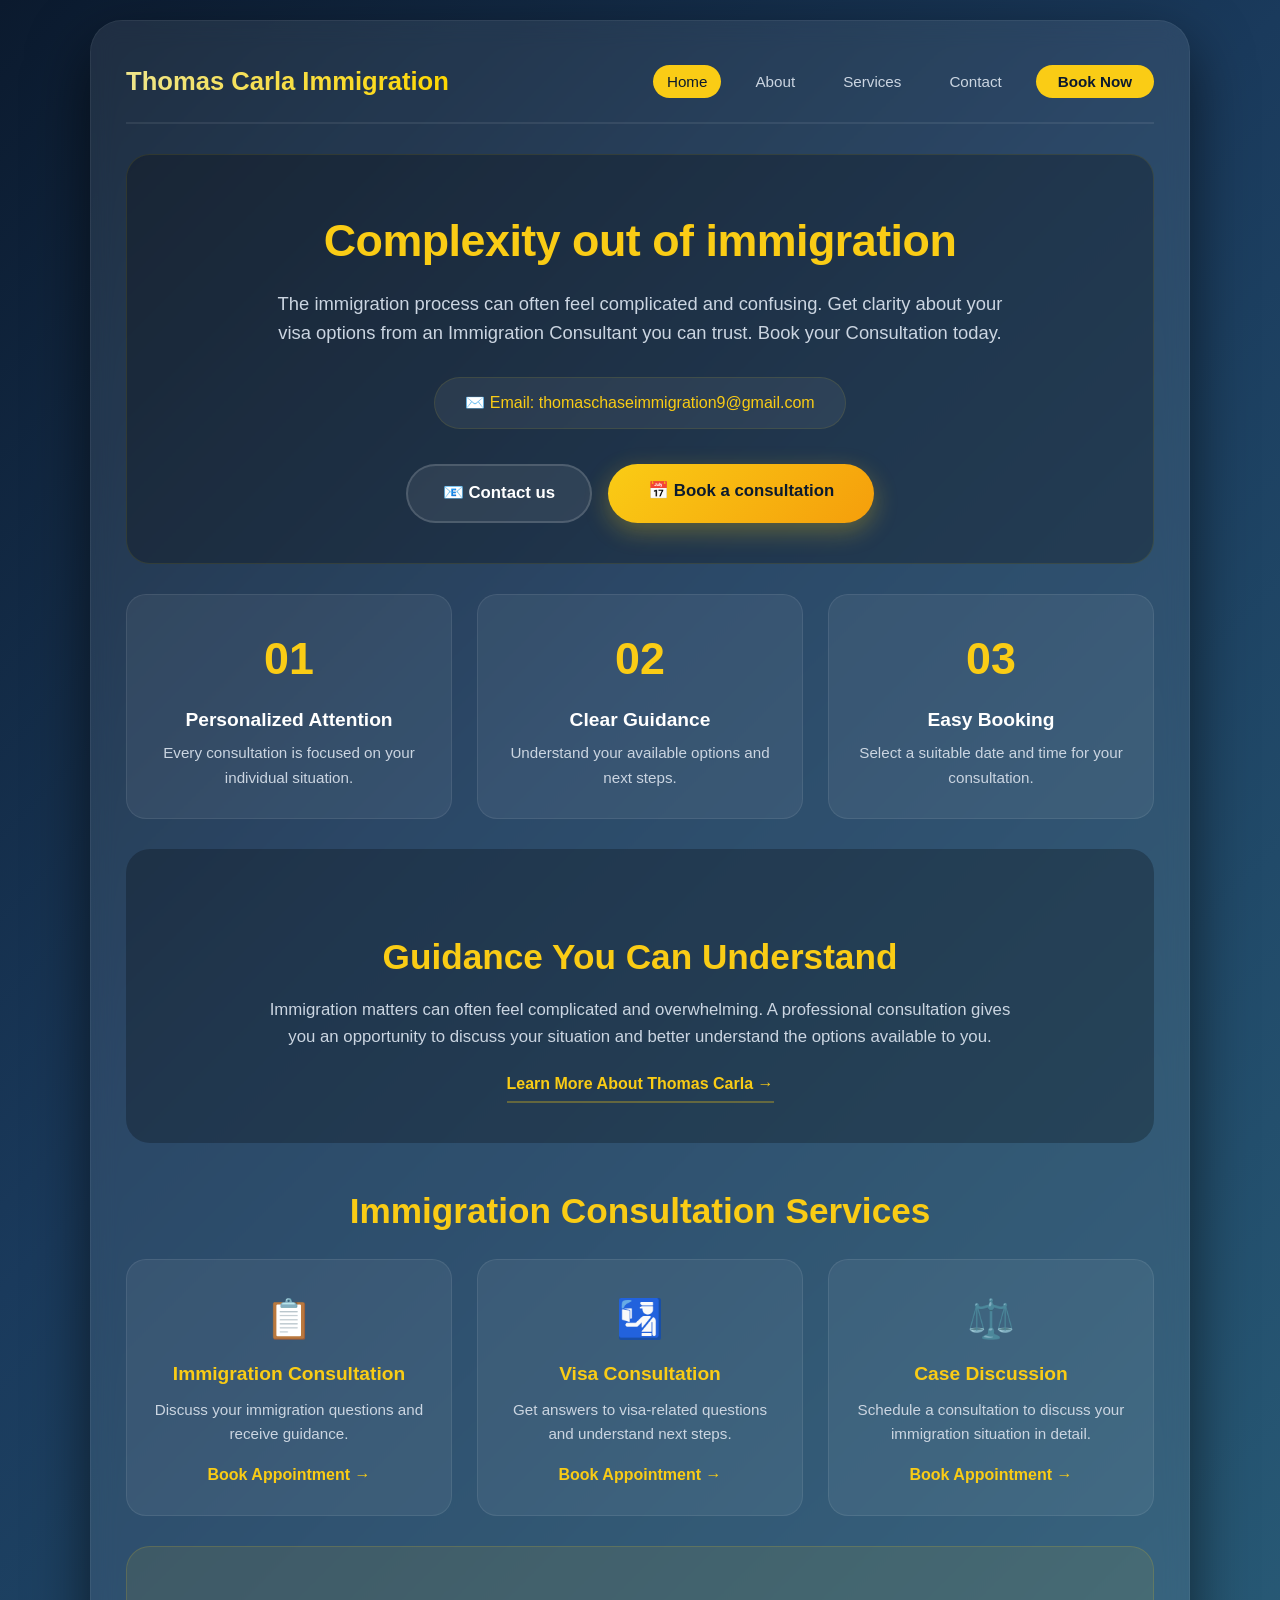
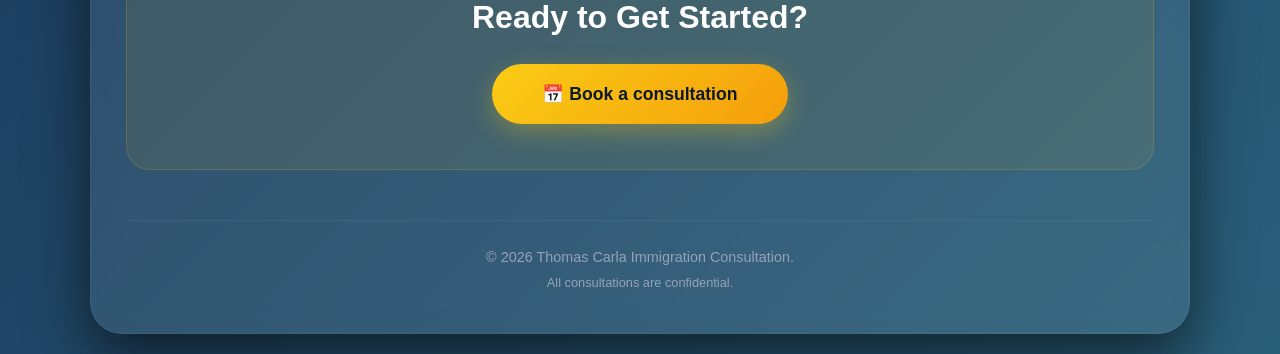
==== index.html @ ee07c725 "Update index.html" ====
<!DOCTYPE html>
<html lang="en">
<head>
    <meta charset="UTF-8" />
    <meta name="viewport" content="width=device-width, initial-scale=1.0" />
    <title>Thomas Carla Immigration - Home</title>
    <link rel="stylesheet" href="style.css" />
</head>
<body>

    <div class="container">

        <!-- ===== HEADER / NAV ===== -->
        <header>
            <div class="logo">
                <h1>Thomas Carla Immigration</h1>
            </div>
            <nav>
                <ul>
                    <li><a href="index.html" class="active">Home</a></li>
                    <li><a href="about.html">About</a></li>
                    <li><a href="services.html">Services</a></li>
                    <li><a href="contact.html">Contact</a></li>
                    <li><a href="booking.html" class="btn-nav">Book Now</a></li>
                </ul>
            </nav>
        </header>

        <!-- ===== HERO SECTION ===== -->
        <section class="hero">
            <h2>complexity out of immigration</h2>
            <p>The immigration process can often feel complicated and confusing. Get clarity about your visa options from an Immigration Consultant you can trust. Book your Consultation today.</p>
            
            <!-- Contact Info - Only Email -->
            <div class="hero-contact">
                <p>
                    <span>✉️ Email: thomaschaseimmigration9@gmail.com</span>
                </p>
            </div>

            <!-- Two CTAs -->
            <div class="hero-buttons">
                <a href="contact.html" class="btn-contact">📧 Contact us</a>
                <a href="booking.html" class="btn-book">📅 Book a consultation</a>
            </div>
        </section>

        <!-- ===== FEATURES ===== -->
        <section class="features">
            <div class="feature-card">
                <span class="icon">01</span>
                <h3>Personalized Attention</h3>
                <p>Every consultation is focused on your individual situation.</p>
            </div>
            <div class="feature-card">
                <span class="icon">02</span>
                <h3>Clear Guidance</h3>
                <p>Understand your available options and next steps.</p>
            </div>
            <div class="feature-card">
                <span class="icon">03</span>
                <h3>Easy Booking</h3>
                <p>Select a suitable date and time for your consultation.</p>
            </div>
        </section>

        <!-- ===== ABOUT PREVIEW ===== -->
        <section class="about-preview">
            <h2 class="section-title">Guidance You Can Understand</h2>
            <p>Immigration matters can often feel complicated and overwhelming. A professional consultation gives you an opportunity to discuss your situation and better understand the options available to you.</p>
            <a href="about.html" class="btn-secondary">Learn More About Thomas Carla →</a>
        </section>

        <!-- ===== SERVICES PREVIEW ===== -->
        <section class="services-preview">
            <h2 class="section-title">Immigration Consultation Services</h2>
            <div class="service-grid">
                <div class="service-card">
                    <span class="icon">📋</span>
                    <h3>Immigration Consultation</h3>
                    <p>Discuss your immigration questions and receive guidance.</p>
                    <a href="booking.html" class="btn-service">Book Appointment →</a>
                </div>
                <div class="service-card">
                    <span class="icon">🛂</span>
                    <h3>Visa Consultation</h3>
                    <p>Get answers to visa-related questions and understand next steps.</p>
                    <a href="booking.html" class="btn-service">Book Appointment →</a>
                </div>
                <div class="service-card">
                    <span class="icon">⚖️</span>
                    <h3>Case Discussion</h3>
                    <p>Schedule a consultation to discuss your immigration situation in detail.</p>
                    <a href="booking.html" class="btn-service">Book Appointment →</a>
                </div>
            </div>
        </section>

        <!-- ===== CTA SECTION ===== -->
        <section class="cta">
            <h2>Ready to Get Started?</h2>
            <a href="booking.html" class="btn-cta">📅 Book a consultation</a>
        </section>

        <!-- ===== FOOTER ===== -->
        <footer>
            <p>© 2026 Thomas Carla Immigration Consultation.</p>
            <p>All consultations are confidential.</p>
        </footer>

    </div>

    <script src="script.js"></script>
</body>
</html>
---- style.css ----
/* ===== RESET & BASE ===== */
* {
    margin: 0;
    padding: 0;
    box-sizing: border-box;
}

body {
    font-family: 'Segoe UI', Tahoma, Geneva, Verdana, sans-serif;
    background: linear-gradient(135deg, #0b1a2e 0%, #1a3a5c 40%, #2a5f7a 100%);
    min-height: 100vh;
    color: #fff;
    line-height: 1.6;
    padding: 20px;
}

.container {
    max-width: 1100px;
    margin: 0 auto;
    background: rgba(255, 255, 255, 0.08);
    backdrop-filter: blur(12px);
    -webkit-backdrop-filter: blur(12px);
    border-radius: 32px;
    padding: 40px 35px;
    box-shadow: 0 25px 60px rgba(0, 0, 0, 0.6);
    border: 1px solid rgba(255, 255, 255, 0.06);
}

/* ===== HEADER / NAV ===== */
header {
    display: flex;
    justify-content: space-between;
    align-items: center;
    flex-wrap: wrap;
    padding-bottom: 20px;
    border-bottom: 2px solid rgba(255, 255, 255, 0.08);
    margin-bottom: 30px;
}

.logo h1 {
    font-size: 1.6rem;
    font-weight: 700;
    background: linear-gradient(to right, #f0e68c, #ffd700);
    -webkit-background-clip: text;
    -webkit-text-fill-color: transparent;
    background-clip: text;
}

nav ul {
    display: flex;
    list-style: none;
    gap: 20px;
    flex-wrap: wrap;
    align-items: center;
}

nav ul li a {
    color: #cbd5e1;
    text-decoration: none;
    font-weight: 500;
    padding: 8px 14px;
    border-radius: 30px;
    transition: all 0.3s ease;
    font-size: 0.95rem;
}

nav ul li a:hover {
    color: #fff;
    background: rgba(255, 255, 255, 0.08);
}

nav ul li a.active {
    color: #0b1a2e;
    background: #facc15;
}

.btn-nav {
    background: #facc15;
    color: #0b1a2e !important;
    font-weight: 700;
    padding: 8px 22px !important;
}

.btn-nav:hover {
    background: #ffd700 !important;
    transform: scale(1.05);
}

.btn-nav.active {
    background: #ffd700 !important;
    color: #0b1a2e !important;
}

/* ===== HERO SECTION ===== */
.hero {
    text-align: center;
    padding: 50px 20px 40px;
    background: rgba(0, 0, 0, 0.25);
    border-radius: 24px;
    border: 1px solid rgba(255, 215, 0, 0.1);
    margin-bottom: 30px;
}

.hero h2 {
    font-size: 2.8rem;
    font-weight: 700;
    color: #facc15;
    margin-bottom: 12px;
    letter-spacing: -0.5px;
    text-transform: lowercase;
}

.hero h2::first-letter {
    text-transform: uppercase;
}

.hero p {
    font-size: 1.15rem;
    color: #cbd5e1;
    max-width: 750px;
    margin: 0 auto 20px;
}

/* Hero Contact - Only Email */
.hero-contact {
    background: rgba(255, 255, 255, 0.06);
    border-radius: 60px;
    padding: 12px 30px;
    display: inline-block;
    margin: 10px auto 25px;
    border: 1px solid rgba(255, 215, 0, 0.1);
}

.hero-contact p {
    display: flex;
    flex-wrap: wrap;
    justify-content: center;
    gap: 10px 20px;
    margin: 0;
    font-size: 1rem;
    color: #e2e8f0;
}

.hero-contact span {
    color: #facc15;
}

/* Hero Buttons */
.hero-buttons {
    display: flex;
    flex-wrap: wrap;
    justify-content: center;
    gap: 16px;
    margin-top: 10px;
}

.btn-contact {
    display: inline-block;
    background: rgba(255, 255, 255, 0.08);
    color: #fff;
    font-weight: 600;
    padding: 14px 35px;
    border-radius: 60px;
    text-decoration: none;
    font-size: 1.05rem;
    transition: all 0.3s ease;
    border: 2px solid rgba(255, 255, 255, 0.15);
}

.btn-contact:hover {
    background: rgba(255, 255, 255, 0.18);
    border-color: rgba(255, 255, 255, 0.3);
    transform: translateY(-2px);
}

.btn-book {
    display: inline-block;
    background: linear-gradient(135deg, #facc15, #f59e0b);
    color: #0b1a2e;
    font-weight: 700;
    padding: 14px 40px;
    border-radius: 60px;
    text-decoration: none;
    font-size: 1.05rem;
    transition: all 0.3s ease;
    box-shadow: 0 8px 25px rgba(250, 204, 21, 0.3);
}

.btn-book:hover {
    transform: scale(1.04);
    box-shadow: 0 12px 35px rgba(250, 204, 21, 0.5);
}

/* ===== SECTION TITLES ===== */
.section-title {
    font-size: 2.2rem;
    font-weight: 600;
    text-align: center;
    color: #facc15;
    margin: 40px 0 12px;
}

.section-sub {
    text-align: center;
    color: #94a3b8;
    margin-bottom: 30px;
    font-size: 1.05rem;
}

/* ===== FEATURES ===== */
.features {
    display: grid;
    grid-template-columns: repeat(auto-fit, minmax(220px, 1fr));
    gap: 25px;
    margin: 30px 0;
}

.feature-card {
    background: rgba(255, 255, 255, 0.06);
    border-radius: 20px;
    padding: 28px 20px;
    text-align: center;
    border: 1px solid rgba(255, 255, 255, 0.08);
    transition: all 0.3s ease;
}

.feature-card:hover {
    transform: translateY(-5px);
    background: rgba(255, 255, 255, 0.12);
    border-color: rgba(250, 204, 21, 0.3);
}

.feature-card .icon {
    font-size: 2.8rem;
    font-weight: 700;
    color: #facc15;
    display: block;
    margin-bottom: 10px;
}

.feature-card h3 {
    color: #fff;
    font-size: 1.2rem;
    margin-bottom: 6px;
}

.feature-card p {
    color: #cbd5e1;
    font-size: 0.95rem;
}

/* ===== ABOUT PREVIEW ===== */
.about-preview {
    text-align: center;
    background: rgba(0, 0, 0, 0.25);
    border-radius: 24px;
    padding: 40px 30px;
    margin: 30px 0;
}

.about-preview p {
    max-width: 750px;
    margin: 0 auto 20px;
    color: #cbd5e1;
    font-size: 1.05rem;
}

.btn-secondary {
    display: inline-block;
    color: #facc15;
    font-weight: 600;
    text-decoration: none;
    border-bottom: 2px solid rgba(250, 204, 21, 0.3);
    padding-bottom: 4px;
    transition: all 0.3s ease;
}

.btn-secondary:hover {
    color: #fff;
    border-bottom-color: #fff;
}

/* ===== SERVICES GRID ===== */
.service-grid {
    display: grid;
    grid-template-columns: repeat(auto-fit, minmax(250px, 1fr));
    gap: 25px;
    margin: 20px 0 30px;
}

.service-card {
    background: rgba(255, 255, 255, 0.06);
    border-radius: 20px;
    padding: 28px 22px;
    text-align: center;
    border: 1px solid rgba(255, 255, 255, 0.08);
    transition: all 0.3s ease;
}

.service-card:hover {
    transform: translateY(-6px);
    background: rgba(255, 255, 255, 0.12);
    border-color: rgba(250, 204, 21, 0.4);
    box-shadow: 0 12px 30px rgba(0, 0, 0, 0.3);
}

.service-card .icon {
    font-size: 2.4rem;
    display: block;
    margin-bottom: 10px;
}

.service-card h3 {
    color: #facc15;
    font-size: 1.2rem;
    margin-bottom: 8px;
}

.service-card p {
    color: #cbd5e1;
    font-size: 0.95rem;
    margin-bottom: 15px;
}

.btn-service {
    display: inline-block;
    color: #facc15;
    font-weight: 600;
    text-decoration: none;
    transition: all 0.3s ease;
}

.btn-service:hover {
    color: #fff;
    transform: translateX(4px);
}

/* ===== CTA ===== */
.cta {
    text-align: center;
    background: rgba(250, 204, 21, 0.08);
    border-radius: 24px;
    padding: 45px 30px;
    margin: 30px 0 20px;
    border: 1px solid rgba(250, 204, 21, 0.15);
}

.cta h2 {
    font-size: 2rem;
    color: #fff;
    margin-bottom: 20px;
}

.btn-cta {
    display: inline-block;
    background: linear-gradient(135deg, #facc15, #f59e0b);
    color: #0b1a2e;
    font-weight: 700;
    padding: 16px 50px;
    border-radius: 60px;
    text-decoration: none;
    font-size: 1.1rem;
    transition: all 0.3s ease;
    box-shadow: 0 8px 25px rgba(250, 204, 21, 0.3);
}

.btn-cta:hover {
    transform: scale(1.04);
    box-shadow: 0 12px 35px rgba(250, 204, 21, 0.5);
}

/* ===== ABOUT PAGE ===== */
.about-content {
    max-width: 800px;
    margin: 0 auto;
    text-align: center;
}

.about-content p {
    color: #cbd5e1;
    font-size: 1.05rem;
    margin-bottom: 16px;
}

.about-highlights {
    display: grid;
    grid-template-columns: 1fr 1fr;
    gap: 12px;
    margin: 25px 0;
    text-align: left;
}

.highlight-item {
    display: flex;
    align-items: center;
    gap: 12px;
    background: rgba(255, 255, 255, 0.06);
    padding: 12px 18px;
    border-radius: 12px;
}

.highlight-item span {
    color: #facc15;
    font-size: 1.4rem;
    font-weight: 700;
}

.highlight-item p {
    margin: 0;
    color: #e2e8f0;
}

/* ===== CONTACT PAGE ===== */
.contact-grid {
    display: grid;
    grid-template-columns: 1fr 1fr;
    gap: 40px;
    margin: 20px 0;
}

.contact-info {
    display: flex;
    flex-direction: column;
    gap: 16px;
}

.contact-item {
    display: flex;
    align-items: center;
    gap: 16px;
    background: rgba(255, 255, 255, 0.06);
    padding: 18px 22px;
    border-radius: 16px;
    border: 1px solid rgba(255, 255, 255, 0.06);
}

.contact-item span {
    font-size: 2rem;
}

.contact-item strong {
    color: #facc15;
    display: block;
    font-size: 0.9rem;
    text-transform: uppercase;
    letter-spacing: 0.5px;
}

.contact-item p {
    color: #e2e8f0;
    margin: 0;
}

.contact-form {
    background: rgba(0, 0, 0, 0.3);
    border-radius: 20px;
    padding: 30px 28px;
    border: 1px solid rgba(255, 215, 0, 0.1);
}

.contact-form h3 {
    color: #facc15;
    font-size: 1.3rem;
    margin-bottom: 20px;
    text-align: center;
}

/* ===== BOOKING FORM ===== */
.booking-section {
    margin: 20px 0;
}

.form-wrapper {
    background: rgba(0, 0, 0, 0.35);
    border-radius: 28px;
    padding: 40px 35px;
    border: 1px solid rgba(255, 215, 0, 0.12);
    backdrop-filter: blur(6px);
    max-width: 850px;
    margin: 0 auto 25px;
}

/* ===== CONSULTATION FEE SECTION ===== */
.consultation-fee {
    background: rgba(0, 0, 0, 0.35);
    border-radius: 20px;
    padding: 30px 35px;
    margin: 20px auto 30px;
    max-width: 850px;
    border-left: 4px solid #facc15;
}

.consultation-fee h3 {
    color: #facc15;
    font-size: 1.5rem;
    margin-bottom: 12px;
}

.consultation-fee p {
    color: #cbd5e1;
    margin-bottom: 10px;
}

.consultation-fee ul {
    list-style: none;
    padding: 0;
    margin-top: 15px;
}

.consultation-fee ul li {
    color: #cbd5e1;
    padding: 6px 0;
    border-bottom: 1px solid rgba(255, 255, 255, 0.05);
}

.consultation-fee ul li:last-child {
    border-bottom: none;
}

.consultation-fee ul li::before {
    content: "✅ ";
}

/* ===== CALENDAR STYLES ===== */
#calendar {
    background: rgba(255, 255, 255, 0.05);
    border-radius: 16px;
    padding: 15px;
    border: 1px solid rgba(255, 255, 255, 0.08);
    color: #fff;
}

/* FullCalendar overrides */
.fc {
    color: #e2e8f0;
}

.fc .fc-toolbar-title {
    color: #facc15;
    font-size: 1.3rem !important;
}

.fc .fc-button-primary {
    background: rgba(250, 204, 21, 0.15);
    border: 1px solid rgba(250, 204, 21, 0.3);
    color: #facc15;
}

.fc .fc-button-primary:hover {
    background: rgba(250, 204, 21, 0.25);
}

.fc .fc-button-primary:not(:disabled):active,
.fc .fc-button-primary:not(:disabled).fc-button-active {
    background: #facc15;
    color: #0b1a2e;
    border-color: #facc15;
}

.fc .fc-daygrid-day {
    background: rgba(255, 255, 255, 0.03);
}

.fc .fc-daygrid-day.fc-day-today {
    background: rgba(250, 204, 21, 0.08);
}

.fc .fc-daygrid-day-number {
    color: #cbd5e1;
}

.fc .fc-col-header-cell {
    background: rgba(255, 255, 255, 0.05);
    color: #facc15;
    padding: 8px 0;
}

.fc .fc-timegrid-slot-label {
    color: #94a3b8;
}

.fc .fc-timegrid-slot {
    background: rgba(255, 255, 255, 0.02);
}

.fc .fc-timegrid-slot.fc-timegrid-slot-lane:hover {
    background: rgba(250, 204, 21, 0.05);
}

.fc .fc-highlight {
    background: rgba(250, 204, 21, 0.2);
}

.fc .fc-daygrid-day-frame:hover {
    background: rgba(250, 204, 21, 0.05);
    cursor: pointer;
}

/* ===== FORM ELEMENTS ===== */
.form-group {
    margin-bottom: 20px;
}

.form-group label {
    display: block;
    font-weight: 500;
    margin-bottom: 5px;
    color: #e2e8f0;
    font-size: 0.95rem;
}

.form-group label .required {
    color: #ef4444;
    margin-left: 2px;
}

.form-group input,
.form-group select,
.form-group textarea {
    width: 100%;
    padding: 14px 18px;
    border-radius: 14px;
    border: 1px solid rgba(255, 255, 255, 0.15);
    background: rgba(255, 255, 255, 0.07);
    color: #fff;
    font-size: 1rem;
    transition: border 0.3s, background 0.3s;
    outline: none;
    font-family: inherit;
}

.form-group input::placeholder,
.form-group textarea::placeholder {
    color: #94a3b8;
}

.form-group input:focus,
.form-group select:focus,
.form-group textarea:focus {
    border-color: #facc15;
    background: rgba(255, 255, 255, 0.12);
}

.form-group select option {
    background: #1a2a3a;
    color: #fff;
}

.form-row {
    display: grid;
    grid-template-columns: 1fr 1fr;
    gap: 20px;
}

.form-group textarea {
    min-height: 100px;
    resize: vertical;
}

.btn-submit {
    width: 100%;
    padding: 16px;
    background: linear-gradient(135deg, #facc15, #f59e0b);
    border: none;
    border-radius: 60px;
    font-size: 1.2rem;
    font-weight: 700;
    color: #0b1a2e;
    cursor: pointer;
    transition: all 0.3s ease;
    letter-spacing: 0.5px;
    box-shadow: 0 8px 25px rgba(250, 204, 21, 0.25);
    margin-top: 10px;
}

.btn-submit:hover {
    transform: scale(1.02);
    box-shadow: 0 12px 35px rgba(250, 204, 21, 0.4);
    background: linear-gradient(135deg, #ffd700, #f59e0b);
}

.btn-submit:active {
    transform: scale(0.98);
}

/* ===== SUCCESS MESSAGE ===== */
#successMsg {
    display: none;
    text-align: center;
    background: rgba(34, 197, 94, 0.15);
    border: 1px solid #22c55e;
    border-radius: 16px;
    padding: 30px 20px;
    margin-top: 25px;
    color: #86efac;
}

#successMsg strong {
    color: #facc15;
    display: block;
    font-size: 1.4rem;
    margin-bottom: 6px;
}

/* ===== FOOTER ===== */
footer {
    text-align: center;
    margin-top: 50px;
    padding-top: 25px;
    border-top: 1px solid rgba(255, 255, 255, 0.06);
    color: #94a3b8;
    font-size: 0.9rem;
}

footer p:last-child {
    margin-top: 4px;
    font-size: 0.8rem;
}

/* ===== RESPONSIVE ===== */
@media (max-width: 768px) {
    .container {
        padding: 20px 16px;
    }

    header {
        flex-direction: column;
        gap: 15px;
        text-align: center;
    }

    nav ul {
        justify-content: center;
        gap: 10px;
    }

    nav ul li a {
        font-size: 0.85rem;
        padding: 6px 12px;
    }

    .hero h2 {
        font-size: 2rem;
    }

    .hero-contact {
        border-radius: 30px;
        padding: 12px 18px;
    }

    .hero-contact p {
        flex-direction: column;
        gap: 6px;
        font-size: 0.85rem;
    }

    .hero-buttons {
        flex-direction: column;
        align-items: center;
    }

    .btn-contact,
    .btn-book {
        width: 100%;
        max-width: 280px;
        text-align: center;
    }

    .section-title {
        font-size: 1.6rem;
    }

    .form-row {
        grid-template-columns: 1fr;
    }

    .form-wrapper {
        padding: 25px 18px;
    }

    .features,
    .service-grid {
        grid-template-columns: 1fr;
    }

    .contact-grid {
        grid-template-columns: 1fr;
    }

    .about-highlights {
        grid-template-columns: 1fr;
    }

    .cta h2 {
        font-size: 1.5rem;
    }

    .consultation-fee {
        padding: 20px 18px;
    }
}

@media (max-width: 480px) {
    .hero h2 {
        font-size: 1.5rem;
    }

    .logo h1 {
        font-size: 1.3rem;
    }

    .btn-submit {
        font-size: 1rem;
        padding: 14px;
    }

    .contact-item {
        flex-direction: column;
        text-align: center;
    }
}
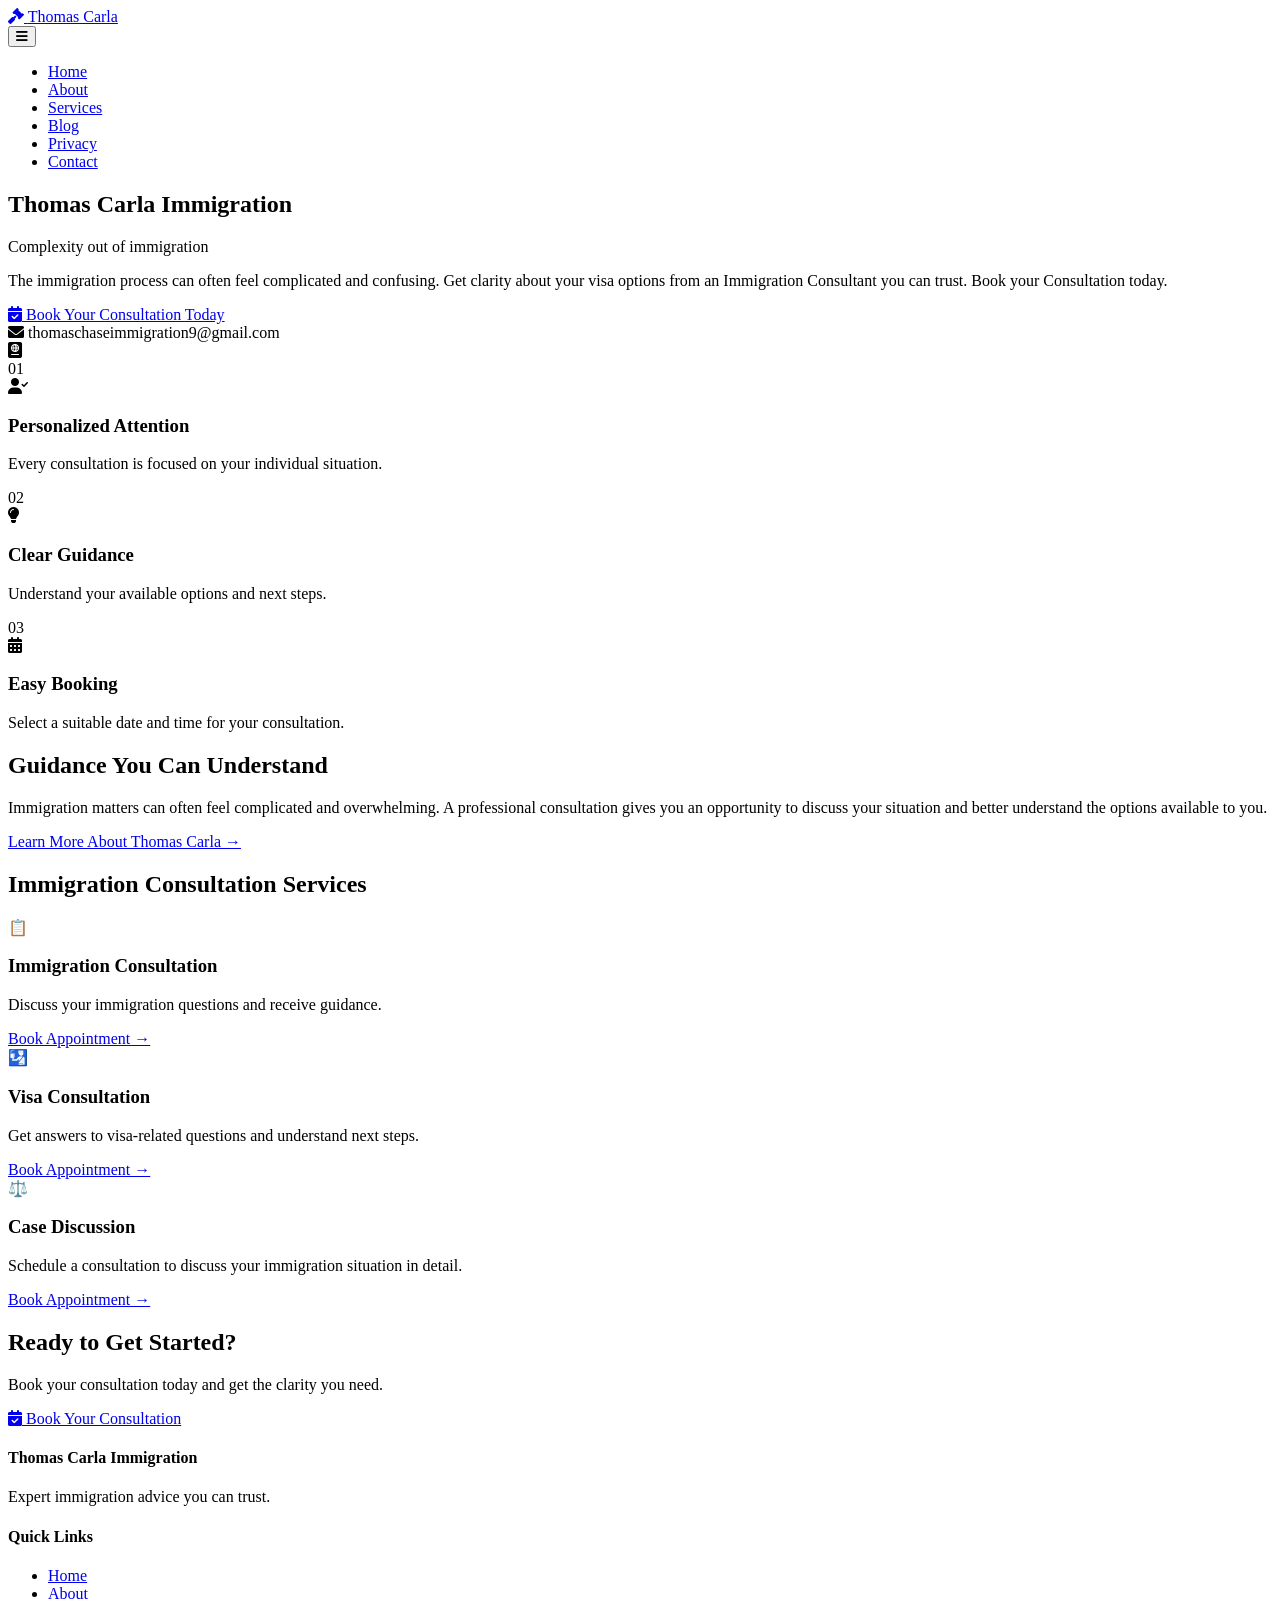
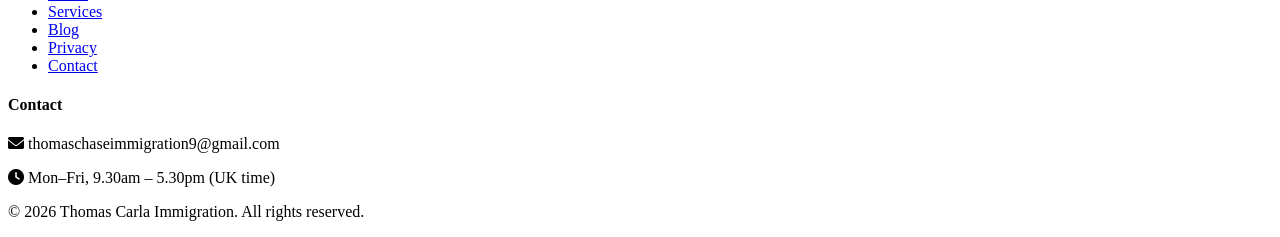
==== commit bd21c62f: "Update index.html" ====
--- a/index.html
+++ b/index.html
@@ -3,113 +3,216 @@
 <head>
     <meta charset="UTF-8" />
     <meta name="viewport" content="width=device-width, initial-scale=1.0" />
-    <title>Thomas Carla Immigration - Home</title>
-    <link rel="stylesheet" href="style.css" />
+    
+    <!-- ===== SEO & META ===== -->
+    <title>Thomas Carla Immigration - Expert Immigration Advice</title>
+    <meta name="description" content="Expert immigration advice from Thomas Carla Immigration. Book your consultation today for personalized guidance on visas and immigration." />
+    <meta name="robots" content="index, follow" />
+    <link rel="canonical" href="https://hamzatabduullahi-star.github.io/thomas-carla-immigration/" />
+    
+    <!-- ===== FAVICON ===== -->
+    <link rel="icon" type="image/x-icon" href="assets/icons/favicon.ico" />
+    
+    <!-- ===== FONTS & ICONS ===== -->
+    <link rel="preconnect" href="https://fonts.googleapis.com" />
+    <link rel="preconnect" href="https://fonts.gstatic.com" crossorigin />
+    <link href="https://fonts.googleapis.com/css2?family=Inter:opsz,wght@14..32,400;14..32,500;14..32,600;14..32,700&display=swap" rel="stylesheet" />
+    <link rel="stylesheet" href="https://cdnjs.cloudflare.com/ajax/libs/font-awesome/6.0.0-beta3/css/all.min.css" />
+    
+    <!-- ===== STYLESHEET ===== -->
+    <link rel="stylesheet" href="css/style.css" />
 </head>
 <body>
 
-    <div class="container">
-
-        <!-- ===== HEADER / NAV ===== -->
-        <header>
-            <div class="logo">
+    <!-- ============================================================ -->
+    <!-- NAVIGATION                                                   -->
+    <!-- ============================================================ -->
+    <nav class="navbar" role="navigation" aria-label="Main navigation">
+        <div class="nav-container">
+            <div class="nav-brand">
+                <a href="index.html">
+                    <i class="fas fa-gavel" aria-hidden="true"></i>
+                    <span>Thomas Carla</span>
+                </a>
+            </div>
+            
+            <button class="nav-toggle" aria-label="Toggle navigation menu">
+                <i class="fas fa-bars" aria-hidden="true"></i>
+            </button>
+            
+            <ul class="nav-menu">
+                <li><a href="index.html" class="active">Home</a></li>
+                <li><a href="about.html">About</a></li>
+                <li><a href="services.html">Services</a></li>
+                <li><a href="blog.html">Blog</a></li>
+                <li><a href="privacy.html">Privacy</a></li>
+                <li><a href="contact.html" class="nav-cta">Contact</a></li>
+            </ul>
+        </div>
+    </nav>
+
+    <!-- ============================================================ -->
+    <!-- MAIN CONTENT                                                 -->
+    <!-- ============================================================ -->
+    <main class="main-content">
+
+        <!-- ===== HERO SECTION ===== -->
+        <section class="hero">
+            <div class="hero-content">
                 <h1>Thomas Carla Immigration</h1>
-            </div>
-            <nav>
+                <p class="hero-subtitle">Complexity out of immigration</p>
+                <p>The immigration process can often feel complicated and confusing. Get clarity about your visa options from an Immigration Consultant you can trust. Book your Consultation today.</p>
+                <div class="hero-buttons">
+                    <!-- ===== WORKING BOOKING BUTTON - OPTION 1: EMAIL ===== -->
+                    <a href="mailto:thomaschaseimmigration9@gmail.com?subject=Consultation%20Booking%20Request&body=Hello%2C%20I%20would%20like%20to%20book%20an%20immigration%20consultation.%20Please%20let%20me%20know%20your%20available%20slots.%0A%0AMy%20preferred%20dates%20and%20times%3A%0A%0AThank%20you." class="btn btn-primary">
+                        <i class="fas fa-calendar-check" aria-hidden="true"></i> 
+                        Book Your Consultation Today
+                    </a>
+                    <!-- ===== WORKING BOOKING BUTTON - OPTION 2: CALENDLY ===== -->
+                    <!-- 
+                    Uncomment the line below and replace 'yourname' with your Calendly username
+                    <a href="https://calendly.com/yourname/consultation" class="btn btn-primary" target="_blank" rel="noopener noreferrer">
+                        <i class="fas fa-calendar-check" aria-hidden="true"></i> 
+                        Book Your Consultation Today
+                    </a>
+                    -->
+                </div>
+                <div class="hero-email">
+                    <i class="fas fa-envelope" aria-hidden="true"></i>
+                    <span>thomaschaseimmigration9@gmail.com</span>
+                </div>
+            </div>
+            <div class="hero-image">
+                <i class="fas fa-passport" aria-hidden="true"></i>
+            </div>
+        </section>
+
+        <!-- ===== FEATURES / STEPS SECTION ===== -->
+        <section class="features">
+            <div class="features-grid">
+                <div class="feature-card">
+                    <div class="feature-number">01</div>
+                    <i class="fas fa-user-check" aria-hidden="true"></i>
+                    <h3>Personalized Attention</h3>
+                    <p>Every consultation is focused on your individual situation.</p>
+                </div>
+                <div class="feature-card">
+                    <div class="feature-number">02</div>
+                    <i class="fas fa-lightbulb" aria-hidden="true"></i>
+                    <h3>Clear Guidance</h3>
+                    <p>Understand your available options and next steps.</p>
+                </div>
+                <div class="feature-card">
+                    <div class="feature-number">03</div>
+                    <i class="fas fa-calendar-alt" aria-hidden="true"></i>
+                    <h3>Easy Booking</h3>
+                    <p>Select a suitable date and time for your consultation.</p>
+                </div>
+            </div>
+        </section>
+
+        <!-- ===== GUIDANCE SECTION ===== -->
+        <section class="guidance-section">
+            <div class="guidance-content">
+                <h2>Guidance You Can Understand</h2>
+                <p>Immigration matters can often feel complicated and overwhelming. A professional consultation gives you an opportunity to discuss your situation and better understand the options available to you.</p>
+                <a href="about.html" class="btn btn-secondary">Learn More About Thomas Carla →</a>
+            </div>
+        </section>
+
+        <!-- ===== SERVICES / BOOKING SECTION ===== -->
+        <section class="booking-services">
+            <h2>Immigration Consultation Services</h2>
+            <div class="services-grid">
+                
+                <!-- Service 1: Immigration Consultation -->
+                <div class="service-card">
+                    <div class="service-icon">📋</div>
+                    <h3>Immigration Consultation</h3>
+                    <p>Discuss your immigration questions and receive guidance.</p>
+                    <!-- ===== WORKING BOOKING BUTTON ===== -->
+                    <a href="mailto:thomaschaseimmigration9@gmail.com?subject=Immigration%20Consultation%20Booking&body=Hello%2C%20I%20would%20like%20to%20book%20an%20immigration%20consultation.%20Please%20let%20me%20know%20your%20available%20slots." class="btn btn-book">
+                        Book Appointment →
+                    </a>
+                </div>
+                
+                <!-- Service 2: Visa Consultation -->
+                <div class="service-card">
+                    <div class="service-icon">🛂</div>
+                    <h3>Visa Consultation</h3>
+                    <p>Get answers to visa-related questions and understand next steps.</p>
+                    <!-- ===== WORKING BOOKING BUTTON ===== -->
+                    <a href="mailto:thomaschaseimmigration9@gmail.com?subject=Visa%20Consultation%20Booking&body=Hello%2C%20I%20would%20like%20to%20book%20a%20visa%20consultation.%20Please%20let%20me%20know%20your%20available%20slots." class="btn btn-book">
+                        Book Appointment →
+                    </a>
+                </div>
+                
+                <!-- Service 3: Case Discussion -->
+                <div class="service-card">
+                    <div class="service-icon">⚖️</div>
+                    <h3>Case Discussion</h3>
+                    <p>Schedule a consultation to discuss your immigration situation in detail.</p>
+                    <!-- ===== WORKING BOOKING BUTTON ===== -->
+                    <a href="mailto:thomaschaseimmigration9@gmail.com?subject=Case%20Discussion%20Booking&body=Hello%2C%20I%20would%20like%20to%20book%20a%20case%20discussion%20consultation.%20Please%20let%20me%20know%20your%20available%20slots." class="btn btn-book">
+                        Book Appointment →
+                    </a>
+                </div>
+                
+            </div>
+        </section>
+
+        <!-- ===== CONSULTATION CTA ===== -->
+        <section class="consultation-cta">
+            <div class="cta-content">
+                <h2>Ready to Get Started?</h2>
+                <p>Book your consultation today and get the clarity you need.</p>
+                <!-- ===== WORKING BOOKING BUTTON ===== -->
+                <a href="mailto:thomaschaseimmigration9@gmail.com?subject=Consultation%20Booking%20Request&body=Hello%2C%20I%20would%20like%20to%20book%20an%20immigration%20consultation.%20Please%20let%20me%20know%20your%20available%20slots." class="btn btn-primary">
+                    <i class="fas fa-calendar-check" aria-hidden="true"></i> 
+                    Book Your Consultation
+                </a>
+            </div>
+        </section>
+
+    </main>
+
+    <!-- ============================================================ -->
+    <!-- FOOTER                                                       -->
+    <!-- ============================================================ -->
+    <footer class="footer">
+        <div class="footer-content">
+            <div class="footer-section">
+                <h4>Thomas Carla Immigration</h4>
+                <p>Expert immigration advice you can trust.</p>
+            </div>
+            <div class="footer-section">
+                <h4>Quick Links</h4>
                 <ul>
-                    <li><a href="index.html" class="active">Home</a></li>
+                    <li><a href="index.html">Home</a></li>
                     <li><a href="about.html">About</a></li>
                     <li><a href="services.html">Services</a></li>
+                    <li><a href="blog.html">Blog</a></li>
+                    <li><a href="privacy.html">Privacy</a></li>
                     <li><a href="contact.html">Contact</a></li>
-                    <li><a href="booking.html" class="btn-nav">Book Now</a></li>
                 </ul>
-            </nav>
-        </header>
-
-        <!-- ===== HERO SECTION ===== -->
-        <section class="hero">
-            <h2>complexity out of immigration</h2>
-            <p>The immigration process can often feel complicated and confusing. Get clarity about your visa options from an Immigration Consultant you can trust. Book your Consultation today.</p>
-            
-            <!-- Contact Info - Only Email -->
-            <div class="hero-contact">
-                <p>
-                    <span>✉️ Email: thomaschaseimmigration9@gmail.com</span>
+            </div>
+            <div class="footer-section">
+                <h4>Contact</h4>
+                <p><i class="fas fa-envelope" aria-hidden="true"></i> thomaschaseimmigration9@gmail.com</p>
+                <p style="margin-top: 0.5rem;">
+                    <i class="fas fa-clock" aria-hidden="true"></i> 
+                    Mon–Fri, 9.30am – 5.30pm (UK time)
                 </p>
             </div>
-
-            <!-- Two CTAs -->
-            <div class="hero-buttons">
-                <a href="contact.html" class="btn-contact">📧 Contact us</a>
-                <a href="booking.html" class="btn-book">📅 Book a consultation</a>
-            </div>
-        </section>
-
-        <!-- ===== FEATURES ===== -->
-        <section class="features">
-            <div class="feature-card">
-                <span class="icon">01</span>
-                <h3>Personalized Attention</h3>
-                <p>Every consultation is focused on your individual situation.</p>
-            </div>
-            <div class="feature-card">
-                <span class="icon">02</span>
-                <h3>Clear Guidance</h3>
-                <p>Understand your available options and next steps.</p>
-            </div>
-            <div class="feature-card">
-                <span class="icon">03</span>
-                <h3>Easy Booking</h3>
-                <p>Select a suitable date and time for your consultation.</p>
-            </div>
-        </section>
-
-        <!-- ===== ABOUT PREVIEW ===== -->
-        <section class="about-preview">
-            <h2 class="section-title">Guidance You Can Understand</h2>
-            <p>Immigration matters can often feel complicated and overwhelming. A professional consultation gives you an opportunity to discuss your situation and better understand the options available to you.</p>
-            <a href="about.html" class="btn-secondary">Learn More About Thomas Carla →</a>
-        </section>
-
-        <!-- ===== SERVICES PREVIEW ===== -->
-        <section class="services-preview">
-            <h2 class="section-title">Immigration Consultation Services</h2>
-            <div class="service-grid">
-                <div class="service-card">
-                    <span class="icon">📋</span>
-                    <h3>Immigration Consultation</h3>
-                    <p>Discuss your immigration questions and receive guidance.</p>
-                    <a href="booking.html" class="btn-service">Book Appointment →</a>
-                </div>
-                <div class="service-card">
-                    <span class="icon">🛂</span>
-                    <h3>Visa Consultation</h3>
-                    <p>Get answers to visa-related questions and understand next steps.</p>
-                    <a href="booking.html" class="btn-service">Book Appointment →</a>
-                </div>
-                <div class="service-card">
-                    <span class="icon">⚖️</span>
-                    <h3>Case Discussion</h3>
-                    <p>Schedule a consultation to discuss your immigration situation in detail.</p>
-                    <a href="booking.html" class="btn-service">Book Appointment →</a>
-                </div>
-            </div>
-        </section>
-
-        <!-- ===== CTA SECTION ===== -->
-        <section class="cta">
-            <h2>Ready to Get Started?</h2>
-            <a href="booking.html" class="btn-cta">📅 Book a consultation</a>
-        </section>
-
-        <!-- ===== FOOTER ===== -->
-        <footer>
-            <p>© 2026 Thomas Carla Immigration Consultation.</p>
-            <p>All consultations are confidential.</p>
-        </footer>
-
-    </div>
-
-    <script src="script.js"></script>
+        </div>
+        <div class="footer-bottom">
+            <p>&copy; 2026 Thomas Carla Immigration. All rights reserved.</p>
+        </div>
+    </footer>
+
+    <!-- ============================================================ -->
+    <!-- JAVASCRIPT                                                   -->
+    <!-- ============================================================ -->
+    <script src="js/main.js"></script>
 </body>
 </html>
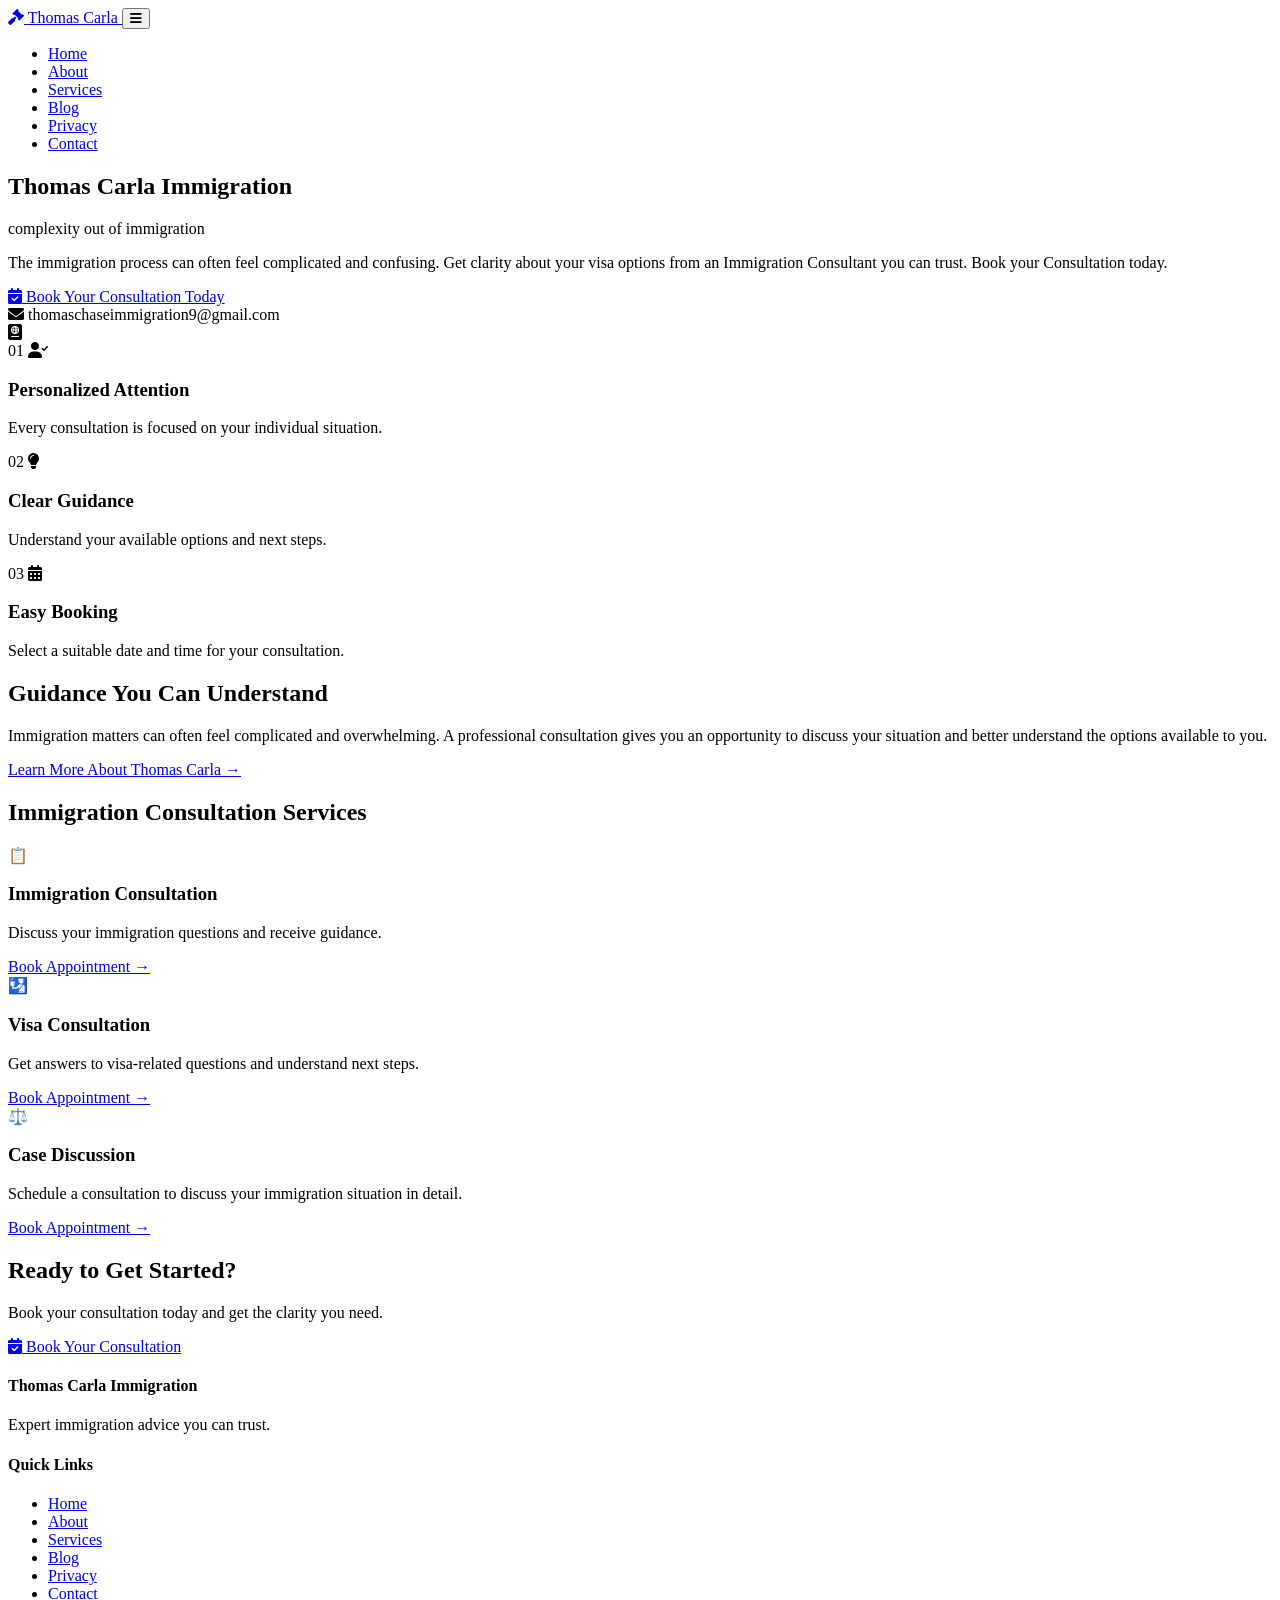
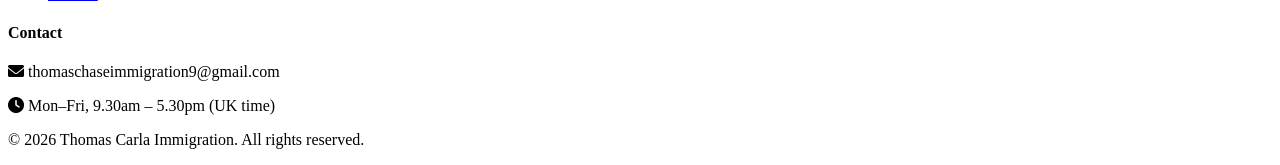
==== commit dd7184ea: "Update index.html" ====
--- a/index.html
+++ b/index.html
@@ -3,216 +3,178 @@
 <head>
     <meta charset="UTF-8" />
     <meta name="viewport" content="width=device-width, initial-scale=1.0" />
-    
-    <!-- ===== SEO & META ===== -->
-    <title>Thomas Carla Immigration - Expert Immigration Advice</title>
-    <meta name="description" content="Expert immigration advice from Thomas Carla Immigration. Book your consultation today for personalized guidance on visas and immigration." />
-    <meta name="robots" content="index, follow" />
-    <link rel="canonical" href="https://hamzatabduullahi-star.github.io/thomas-carla-immigration/" />
-    
-    <!-- ===== FAVICON ===== -->
-    <link rel="icon" type="image/x-icon" href="assets/icons/favicon.ico" />
-    
-    <!-- ===== FONTS & ICONS ===== -->
+    <title>Thomas Carla Immigration</title>
     <link rel="preconnect" href="https://fonts.googleapis.com" />
     <link rel="preconnect" href="https://fonts.gstatic.com" crossorigin />
     <link href="https://fonts.googleapis.com/css2?family=Inter:opsz,wght@14..32,400;14..32,500;14..32,600;14..32,700&display=swap" rel="stylesheet" />
     <link rel="stylesheet" href="https://cdnjs.cloudflare.com/ajax/libs/font-awesome/6.0.0-beta3/css/all.min.css" />
-    
-    <!-- ===== STYLESHEET ===== -->
     <link rel="stylesheet" href="css/style.css" />
 </head>
 <body>
 
-    <!-- ============================================================ -->
-    <!-- NAVIGATION                                                   -->
-    <!-- ============================================================ -->
-    <nav class="navbar" role="navigation" aria-label="Main navigation">
-        <div class="nav-container">
-            <div class="nav-brand">
-                <a href="index.html">
-                    <i class="fas fa-gavel" aria-hidden="true"></i>
+    <!-- ===== NAVIGATION ===== -->
+    <header class="header">
+        <div class="container">
+            <nav class="navbar">
+                <a href="index.html" class="logo">
+                    <i class="fas fa-gavel"></i>
                     <span>Thomas Carla</span>
                 </a>
-            </div>
-            
-            <button class="nav-toggle" aria-label="Toggle navigation menu">
-                <i class="fas fa-bars" aria-hidden="true"></i>
-            </button>
-            
-            <ul class="nav-menu">
-                <li><a href="index.html" class="active">Home</a></li>
-                <li><a href="about.html">About</a></li>
-                <li><a href="services.html">Services</a></li>
-                <li><a href="blog.html">Blog</a></li>
-                <li><a href="privacy.html">Privacy</a></li>
-                <li><a href="contact.html" class="nav-cta">Contact</a></li>
-            </ul>
+                <button class="nav-toggle" aria-label="Toggle navigation">
+                    <i class="fas fa-bars"></i>
+                </button>
+                <ul class="nav-menu">
+                    <li><a href="index.html" class="active">Home</a></li>
+                    <li><a href="about.html">About</a></li>
+                    <li><a href="services.html">Services</a></li>
+                    <li><a href="blog.html">Blog</a></li>
+                    <li><a href="privacy.html">Privacy</a></li>
+                    <li><a href="contact.html" class="nav-cta">Contact</a></li>
+                </ul>
+            </nav>
         </div>
-    </nav>
+    </header>
 
-    <!-- ============================================================ -->
-    <!-- MAIN CONTENT                                                 -->
-    <!-- ============================================================ -->
-    <main class="main-content">
-
-        <!-- ===== HERO SECTION ===== -->
-        <section class="hero">
+    <!-- ===== HERO ===== -->
+    <section class="hero">
+        <div class="container">
             <div class="hero-content">
                 <h1>Thomas Carla Immigration</h1>
-                <p class="hero-subtitle">Complexity out of immigration</p>
+                <p class="subtitle">complexity out of immigration</p>
                 <p>The immigration process can often feel complicated and confusing. Get clarity about your visa options from an Immigration Consultant you can trust. Book your Consultation today.</p>
                 <div class="hero-buttons">
-                    <!-- ===== WORKING BOOKING BUTTON - OPTION 1: EMAIL ===== -->
-                    <a href="mailto:thomaschaseimmigration9@gmail.com?subject=Consultation%20Booking%20Request&body=Hello%2C%20I%20would%20like%20to%20book%20an%20immigration%20consultation.%20Please%20let%20me%20know%20your%20available%20slots.%0A%0AMy%20preferred%20dates%20and%20times%3A%0A%0AThank%20you." class="btn btn-primary">
-                        <i class="fas fa-calendar-check" aria-hidden="true"></i> 
-                        Book Your Consultation Today
+                    <!-- ✅ FIXED: Working booking button -->
+                    <a href="mailto:thomaschaseimmigration9@gmail.com?subject=Consultation%20Booking%20Request&body=Hello%2C%20I%20would%20like%20to%20book%20an%20immigration%20consultation.%20Please%20let%20me%20know%20your%20available%20slots." class="btn btn-primary">
+                        <i class="fas fa-calendar-check"></i> Book Your Consultation Today
                     </a>
-                    <!-- ===== WORKING BOOKING BUTTON - OPTION 2: CALENDLY ===== -->
-                    <!-- 
-                    Uncomment the line below and replace 'yourname' with your Calendly username
-                    <a href="https://calendly.com/yourname/consultation" class="btn btn-primary" target="_blank" rel="noopener noreferrer">
-                        <i class="fas fa-calendar-check" aria-hidden="true"></i> 
-                        Book Your Consultation Today
-                    </a>
-                    -->
                 </div>
-                <div class="hero-email">
-                    <i class="fas fa-envelope" aria-hidden="true"></i>
+                <div class="email-display">
+                    <i class="fas fa-envelope"></i>
                     <span>thomaschaseimmigration9@gmail.com</span>
                 </div>
             </div>
             <div class="hero-image">
-                <i class="fas fa-passport" aria-hidden="true"></i>
+                <i class="fas fa-passport"></i>
             </div>
-        </section>
+        </div>
+    </section>
 
-        <!-- ===== FEATURES / STEPS SECTION ===== -->
-        <section class="features">
+    <!-- ===== FEATURES ===== -->
+    <section class="features">
+        <div class="container">
             <div class="features-grid">
                 <div class="feature-card">
-                    <div class="feature-number">01</div>
-                    <i class="fas fa-user-check" aria-hidden="true"></i>
+                    <span class="feature-number">01</span>
+                    <i class="fas fa-user-check"></i>
                     <h3>Personalized Attention</h3>
                     <p>Every consultation is focused on your individual situation.</p>
                 </div>
                 <div class="feature-card">
-                    <div class="feature-number">02</div>
-                    <i class="fas fa-lightbulb" aria-hidden="true"></i>
+                    <span class="feature-number">02</span>
+                    <i class="fas fa-lightbulb"></i>
                     <h3>Clear Guidance</h3>
                     <p>Understand your available options and next steps.</p>
                 </div>
                 <div class="feature-card">
-                    <div class="feature-number">03</div>
-                    <i class="fas fa-calendar-alt" aria-hidden="true"></i>
+                    <span class="feature-number">03</span>
+                    <i class="fas fa-calendar-alt"></i>
                     <h3>Easy Booking</h3>
                     <p>Select a suitable date and time for your consultation.</p>
                 </div>
             </div>
-        </section>
+        </div>
+    </section>
 
-        <!-- ===== GUIDANCE SECTION ===== -->
-        <section class="guidance-section">
+    <!-- ===== GUIDANCE ===== -->
+    <section class="guidance">
+        <div class="container">
             <div class="guidance-content">
                 <h2>Guidance You Can Understand</h2>
                 <p>Immigration matters can often feel complicated and overwhelming. A professional consultation gives you an opportunity to discuss your situation and better understand the options available to you.</p>
                 <a href="about.html" class="btn btn-secondary">Learn More About Thomas Carla →</a>
             </div>
-        </section>
+        </div>
+    </section>
 
-        <!-- ===== SERVICES / BOOKING SECTION ===== -->
-        <section class="booking-services">
+    <!-- ===== SERVICES / BOOKING ===== -->
+    <section class="booking-services">
+        <div class="container">
             <h2>Immigration Consultation Services</h2>
             <div class="services-grid">
                 
-                <!-- Service 1: Immigration Consultation -->
                 <div class="service-card">
                     <div class="service-icon">📋</div>
                     <h3>Immigration Consultation</h3>
                     <p>Discuss your immigration questions and receive guidance.</p>
-                    <!-- ===== WORKING BOOKING BUTTON ===== -->
-                    <a href="mailto:thomaschaseimmigration9@gmail.com?subject=Immigration%20Consultation%20Booking&body=Hello%2C%20I%20would%20like%20to%20book%20an%20immigration%20consultation.%20Please%20let%20me%20know%20your%20available%20slots." class="btn btn-book">
-                        Book Appointment →
-                    </a>
+                    <!-- ✅ FIXED: Working booking button -->
+                    <a href="mailto:thomaschaseimmigration9@gmail.com?subject=Immigration%20Consultation%20Booking&body=Hello%2C%20I%20would%20like%20to%20book%20an%20immigration%20consultation." class="btn btn-book">Book Appointment →</a>
                 </div>
                 
-                <!-- Service 2: Visa Consultation -->
                 <div class="service-card">
                     <div class="service-icon">🛂</div>
                     <h3>Visa Consultation</h3>
                     <p>Get answers to visa-related questions and understand next steps.</p>
-                    <!-- ===== WORKING BOOKING BUTTON ===== -->
-                    <a href="mailto:thomaschaseimmigration9@gmail.com?subject=Visa%20Consultation%20Booking&body=Hello%2C%20I%20would%20like%20to%20book%20a%20visa%20consultation.%20Please%20let%20me%20know%20your%20available%20slots." class="btn btn-book">
-                        Book Appointment →
-                    </a>
+                    <!-- ✅ FIXED: Working booking button -->
+                    <a href="mailto:thomaschaseimmigration9@gmail.com?subject=Visa%20Consultation%20Booking&body=Hello%2C%20I%20would%20like%20to%20book%20a%20visa%20consultation." class="btn btn-book">Book Appointment →</a>
                 </div>
                 
-                <!-- Service 3: Case Discussion -->
                 <div class="service-card">
                     <div class="service-icon">⚖️</div>
                     <h3>Case Discussion</h3>
                     <p>Schedule a consultation to discuss your immigration situation in detail.</p>
-                    <!-- ===== WORKING BOOKING BUTTON ===== -->
-                    <a href="mailto:thomaschaseimmigration9@gmail.com?subject=Case%20Discussion%20Booking&body=Hello%2C%20I%20would%20like%20to%20book%20a%20case%20discussion%20consultation.%20Please%20let%20me%20know%20your%20available%20slots." class="btn btn-book">
-                        Book Appointment →
-                    </a>
+                    <!-- ✅ FIXED: Working booking button -->
+                    <a href="mailto:thomaschaseimmigration9@gmail.com?subject=Case%20Discussion%20Booking&body=Hello%2C%20I%20would%20like%20to%20book%20a%20case%20discussion." class="btn btn-book">Book Appointment →</a>
                 </div>
                 
             </div>
-        </section>
+        </div>
+    </section>
 
-        <!-- ===== CONSULTATION CTA ===== -->
-        <section class="consultation-cta">
+    <!-- ===== CTA ===== -->
+    <section class="cta-section">
+        <div class="container">
             <div class="cta-content">
                 <h2>Ready to Get Started?</h2>
                 <p>Book your consultation today and get the clarity you need.</p>
-                <!-- ===== WORKING BOOKING BUTTON ===== -->
-                <a href="mailto:thomaschaseimmigration9@gmail.com?subject=Consultation%20Booking%20Request&body=Hello%2C%20I%20would%20like%20to%20book%20an%20immigration%20consultation.%20Please%20let%20me%20know%20your%20available%20slots." class="btn btn-primary">
-                    <i class="fas fa-calendar-check" aria-hidden="true"></i> 
-                    Book Your Consultation
+                <!-- ✅ FIXED: Working booking button -->
+                <a href="mailto:thomaschaseimmigration9@gmail.com?subject=Consultation%20Booking%20Request&body=Hello%2C%20I%20would%20like%20to%20book%20an%20immigration%20consultation." class="btn btn-primary">
+                    <i class="fas fa-calendar-check"></i> Book Your Consultation
                 </a>
             </div>
-        </section>
+        </div>
+    </section>
 
-    </main>
-
-    <!-- ============================================================ -->
-    <!-- FOOTER                                                       -->
-    <!-- ============================================================ -->
+    <!-- ===== FOOTER ===== -->
     <footer class="footer">
-        <div class="footer-content">
-            <div class="footer-section">
-                <h4>Thomas Carla Immigration</h4>
-                <p>Expert immigration advice you can trust.</p>
+        <div class="container">
+            <div class="footer-content">
+                <div class="footer-section">
+                    <h4>Thomas Carla Immigration</h4>
+                    <p>Expert immigration advice you can trust.</p>
+                </div>
+                <div class="footer-section">
+                    <h4>Quick Links</h4>
+                    <ul>
+                        <li><a href="index.html">Home</a></li>
+                        <li><a href="about.html">About</a></li>
+                        <li><a href="services.html">Services</a></li>
+                        <li><a href="blog.html">Blog</a></li>
+                        <li><a href="privacy.html">Privacy</a></li>
+                        <li><a href="contact.html">Contact</a></li>
+                    </ul>
+                </div>
+                <div class="footer-section">
+                    <h4>Contact</h4>
+                    <p><i class="fas fa-envelope"></i> thomaschaseimmigration9@gmail.com</p>
+                    <p><i class="fas fa-clock"></i> Mon–Fri, 9.30am – 5.30pm (UK time)</p>
+                </div>
             </div>
-            <div class="footer-section">
-                <h4>Quick Links</h4>
-                <ul>
-                    <li><a href="index.html">Home</a></li>
-                    <li><a href="about.html">About</a></li>
-                    <li><a href="services.html">Services</a></li>
-                    <li><a href="blog.html">Blog</a></li>
-                    <li><a href="privacy.html">Privacy</a></li>
-                    <li><a href="contact.html">Contact</a></li>
-                </ul>
+            <div class="footer-bottom">
+                <p>&copy; 2026 Thomas Carla Immigration. All rights reserved.</p>
             </div>
-            <div class="footer-section">
-                <h4>Contact</h4>
-                <p><i class="fas fa-envelope" aria-hidden="true"></i> thomaschaseimmigration9@gmail.com</p>
-                <p style="margin-top: 0.5rem;">
-                    <i class="fas fa-clock" aria-hidden="true"></i> 
-                    Mon–Fri, 9.30am – 5.30pm (UK time)
-                </p>
-            </div>
-        </div>
-        <div class="footer-bottom">
-            <p>&copy; 2026 Thomas Carla Immigration. All rights reserved.</p>
         </div>
     </footer>
 
-    <!-- ============================================================ -->
-    <!-- JAVASCRIPT                                                   -->
-    <!-- ============================================================ -->
     <script src="js/main.js"></script>
 </body>
 </html>
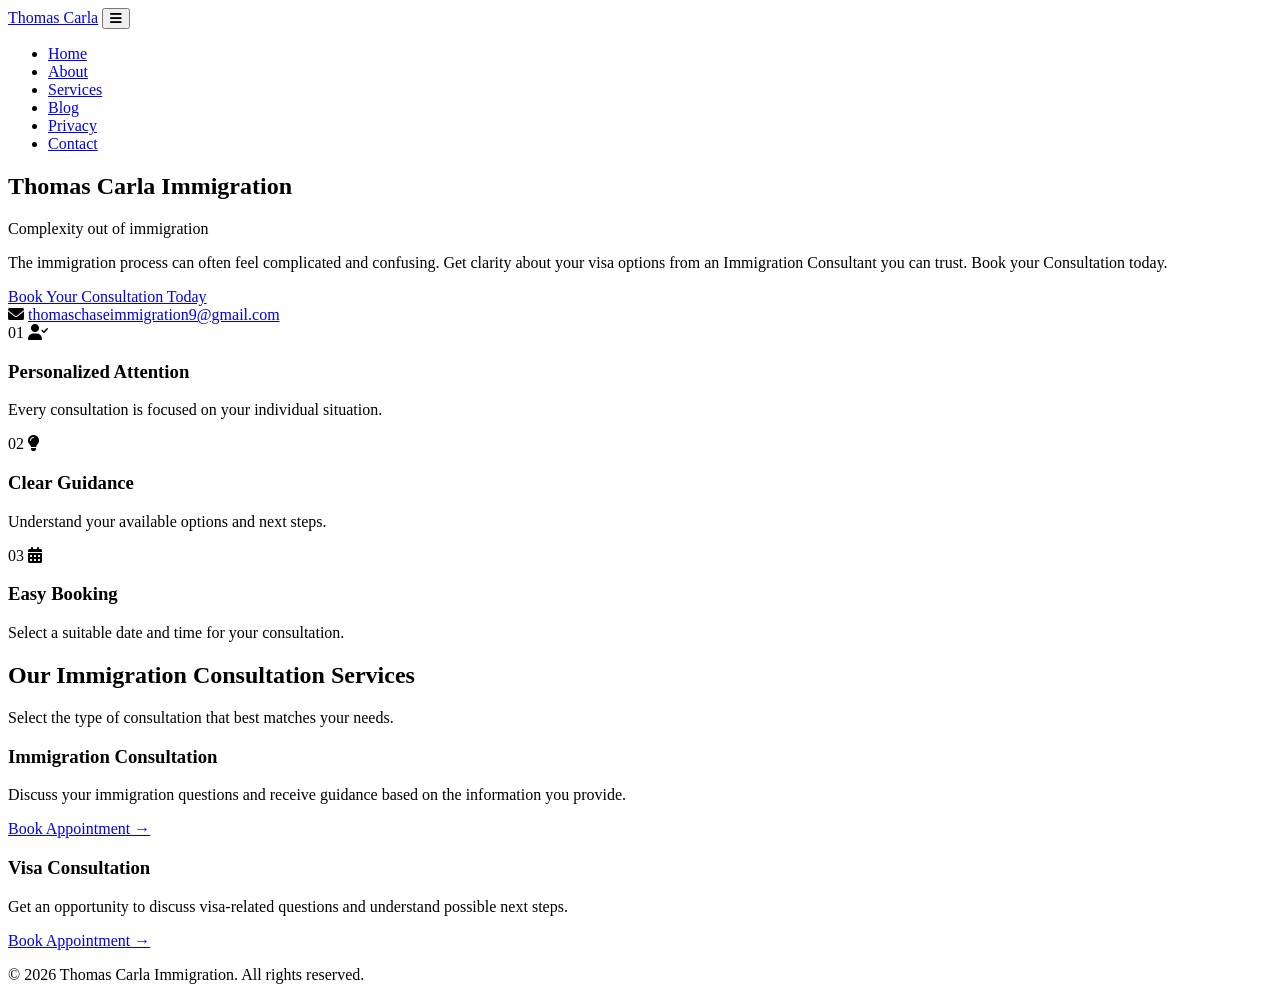
==== commit ec2f95e3: "Update index.html" ====
--- a/index.html
+++ b/index.html
@@ -13,48 +13,33 @@
 <body>
 
     <!-- ===== NAVIGATION ===== -->
-    <header class="header">
-        <div class="container">
-            <nav class="navbar">
-                <a href="index.html" class="logo">
-                    <i class="fas fa-gavel"></i>
-                    <span>Thomas Carla</span>
-                </a>
-                <button class="nav-toggle" aria-label="Toggle navigation">
-                    <i class="fas fa-bars"></i>
-                </button>
-                <ul class="nav-menu">
-                    <li><a href="index.html" class="active">Home</a></li>
-                    <li><a href="about.html">About</a></li>
-                    <li><a href="services.html">Services</a></li>
-                    <li><a href="blog.html">Blog</a></li>
-                    <li><a href="privacy.html">Privacy</a></li>
-                    <li><a href="contact.html" class="nav-cta">Contact</a></li>
-                </ul>
-            </nav>
+    <nav class="navbar">
+        <div class="nav-container">
+            <a href="index.html" class="logo">Thomas Carla</a>
+            <button class="nav-toggle" aria-label="Toggle navigation">
+                <i class="fas fa-bars"></i>
+            </button>
+            <ul class="nav-menu">
+                <li><a href="index.html" class="active">Home</a></li>
+                <li><a href="about.html">About</a></li>
+                <li><a href="services.html">Services</a></li>
+                <li><a href="blog.html">Blog</a></li>
+                <li><a href="privacy.html">Privacy</a></li>
+                <li><a href="contact.html" class="nav-cta">Contact</a></li>
+            </ul>
         </div>
-    </header>
+    </nav>
 
     <!-- ===== HERO ===== -->
     <section class="hero">
         <div class="container">
-            <div class="hero-content">
-                <h1>Thomas Carla Immigration</h1>
-                <p class="subtitle">complexity out of immigration</p>
-                <p>The immigration process can often feel complicated and confusing. Get clarity about your visa options from an Immigration Consultant you can trust. Book your Consultation today.</p>
-                <div class="hero-buttons">
-                    <!-- ✅ FIXED: Working booking button -->
-                    <a href="mailto:thomaschaseimmigration9@gmail.com?subject=Consultation%20Booking%20Request&body=Hello%2C%20I%20would%20like%20to%20book%20an%20immigration%20consultation.%20Please%20let%20me%20know%20your%20available%20slots." class="btn btn-primary">
-                        <i class="fas fa-calendar-check"></i> Book Your Consultation Today
-                    </a>
-                </div>
-                <div class="email-display">
-                    <i class="fas fa-envelope"></i>
-                    <span>thomaschaseimmigration9@gmail.com</span>
-                </div>
-            </div>
-            <div class="hero-image">
-                <i class="fas fa-passport"></i>
+            <h1>Thomas Carla Immigration</h1>
+            <p class="subtitle">Complexity out of immigration</p>
+            <p class="description">The immigration process can often feel complicated and confusing. Get clarity about your visa options from an Immigration Consultant you can trust. Book your Consultation today.</p>
+            <a href="mailto:thomaschaseimmigration9@gmail.com?subject=Consultation%20Booking%20Request&body=Hello%2C%20I%20would%20like%20to%20book%20an%20immigration%20consultation.%20Please%20let%20me%20know%20your%20available%20slots." class="btn btn-primary">Book Your Consultation Today</a>
+            <div class="email-link">
+                <i class="fas fa-envelope"></i>
+                <a href="mailto:thomaschaseimmigration9@gmail.com">thomaschaseimmigration9@gmail.com</a>
             </div>
         </div>
     </section>
@@ -62,84 +47,45 @@
     <!-- ===== FEATURES ===== -->
     <section class="features">
         <div class="container">
-            <div class="features-grid">
-                <div class="feature-card">
-                    <span class="feature-number">01</span>
-                    <i class="fas fa-user-check"></i>
-                    <h3>Personalized Attention</h3>
-                    <p>Every consultation is focused on your individual situation.</p>
-                </div>
-                <div class="feature-card">
-                    <span class="feature-number">02</span>
-                    <i class="fas fa-lightbulb"></i>
-                    <h3>Clear Guidance</h3>
-                    <p>Understand your available options and next steps.</p>
-                </div>
-                <div class="feature-card">
-                    <span class="feature-number">03</span>
-                    <i class="fas fa-calendar-alt"></i>
-                    <h3>Easy Booking</h3>
-                    <p>Select a suitable date and time for your consultation.</p>
-                </div>
+            <div class="feature">
+                <span class="feature-number">01</span>
+                <i class="fas fa-user-check"></i>
+                <h3>Personalized Attention</h3>
+                <p>Every consultation is focused on your individual situation.</p>
+            </div>
+            <div class="feature">
+                <span class="feature-number">02</span>
+                <i class="fas fa-lightbulb"></i>
+                <h3>Clear Guidance</h3>
+                <p>Understand your available options and next steps.</p>
+            </div>
+            <div class="feature">
+                <span class="feature-number">03</span>
+                <i class="fas fa-calendar-alt"></i>
+                <h3>Easy Booking</h3>
+                <p>Select a suitable date and time for your consultation.</p>
             </div>
         </div>
     </section>
 
-    <!-- ===== GUIDANCE ===== -->
-    <section class="guidance">
+    <!-- ===== SERVICES ===== -->
+    <section class="services-section">
         <div class="container">
-            <div class="guidance-content">
-                <h2>Guidance You Can Understand</h2>
-                <p>Immigration matters can often feel complicated and overwhelming. A professional consultation gives you an opportunity to discuss your situation and better understand the options available to you.</p>
-                <a href="about.html" class="btn btn-secondary">Learn More About Thomas Carla →</a>
-            </div>
-        </div>
-    </section>
-
-    <!-- ===== SERVICES / BOOKING ===== -->
-    <section class="booking-services">
-        <div class="container">
-            <h2>Immigration Consultation Services</h2>
+            <h2>Our Immigration Consultation Services</h2>
+            <p class="services-subtitle">Select the type of consultation that best matches your needs.</p>
+            
             <div class="services-grid">
-                
                 <div class="service-card">
-                    <div class="service-icon">📋</div>
                     <h3>Immigration Consultation</h3>
-                    <p>Discuss your immigration questions and receive guidance.</p>
-                    <!-- ✅ FIXED: Working booking button -->
+                    <p>Discuss your immigration questions and receive guidance based on the information you provide.</p>
                     <a href="mailto:thomaschaseimmigration9@gmail.com?subject=Immigration%20Consultation%20Booking&body=Hello%2C%20I%20would%20like%20to%20book%20an%20immigration%20consultation." class="btn btn-book">Book Appointment →</a>
                 </div>
                 
                 <div class="service-card">
-                    <div class="service-icon">🛂</div>
                     <h3>Visa Consultation</h3>
-                    <p>Get answers to visa-related questions and understand next steps.</p>
-                    <!-- ✅ FIXED: Working booking button -->
+                    <p>Get an opportunity to discuss visa-related questions and understand possible next steps.</p>
                     <a href="mailto:thomaschaseimmigration9@gmail.com?subject=Visa%20Consultation%20Booking&body=Hello%2C%20I%20would%20like%20to%20book%20a%20visa%20consultation." class="btn btn-book">Book Appointment →</a>
                 </div>
-                
-                <div class="service-card">
-                    <div class="service-icon">⚖️</div>
-                    <h3>Case Discussion</h3>
-                    <p>Schedule a consultation to discuss your immigration situation in detail.</p>
-                    <!-- ✅ FIXED: Working booking button -->
-                    <a href="mailto:thomaschaseimmigration9@gmail.com?subject=Case%20Discussion%20Booking&body=Hello%2C%20I%20would%20like%20to%20book%20a%20case%20discussion." class="btn btn-book">Book Appointment →</a>
-                </div>
-                
-            </div>
-        </div>
-    </section>
-
-    <!-- ===== CTA ===== -->
-    <section class="cta-section">
-        <div class="container">
-            <div class="cta-content">
-                <h2>Ready to Get Started?</h2>
-                <p>Book your consultation today and get the clarity you need.</p>
-                <!-- ✅ FIXED: Working booking button -->
-                <a href="mailto:thomaschaseimmigration9@gmail.com?subject=Consultation%20Booking%20Request&body=Hello%2C%20I%20would%20like%20to%20book%20an%20immigration%20consultation." class="btn btn-primary">
-                    <i class="fas fa-calendar-check"></i> Book Your Consultation
-                </a>
             </div>
         </div>
     </section>
@@ -147,31 +93,7 @@
     <!-- ===== FOOTER ===== -->
     <footer class="footer">
         <div class="container">
-            <div class="footer-content">
-                <div class="footer-section">
-                    <h4>Thomas Carla Immigration</h4>
-                    <p>Expert immigration advice you can trust.</p>
-                </div>
-                <div class="footer-section">
-                    <h4>Quick Links</h4>
-                    <ul>
-                        <li><a href="index.html">Home</a></li>
-                        <li><a href="about.html">About</a></li>
-                        <li><a href="services.html">Services</a></li>
-                        <li><a href="blog.html">Blog</a></li>
-                        <li><a href="privacy.html">Privacy</a></li>
-                        <li><a href="contact.html">Contact</a></li>
-                    </ul>
-                </div>
-                <div class="footer-section">
-                    <h4>Contact</h4>
-                    <p><i class="fas fa-envelope"></i> thomaschaseimmigration9@gmail.com</p>
-                    <p><i class="fas fa-clock"></i> Mon–Fri, 9.30am – 5.30pm (UK time)</p>
-                </div>
-            </div>
-            <div class="footer-bottom">
-                <p>&copy; 2026 Thomas Carla Immigration. All rights reserved.</p>
-            </div>
+            <p>&copy; 2026 Thomas Carla Immigration. All rights reserved.</p>
         </div>
     </footer>
 
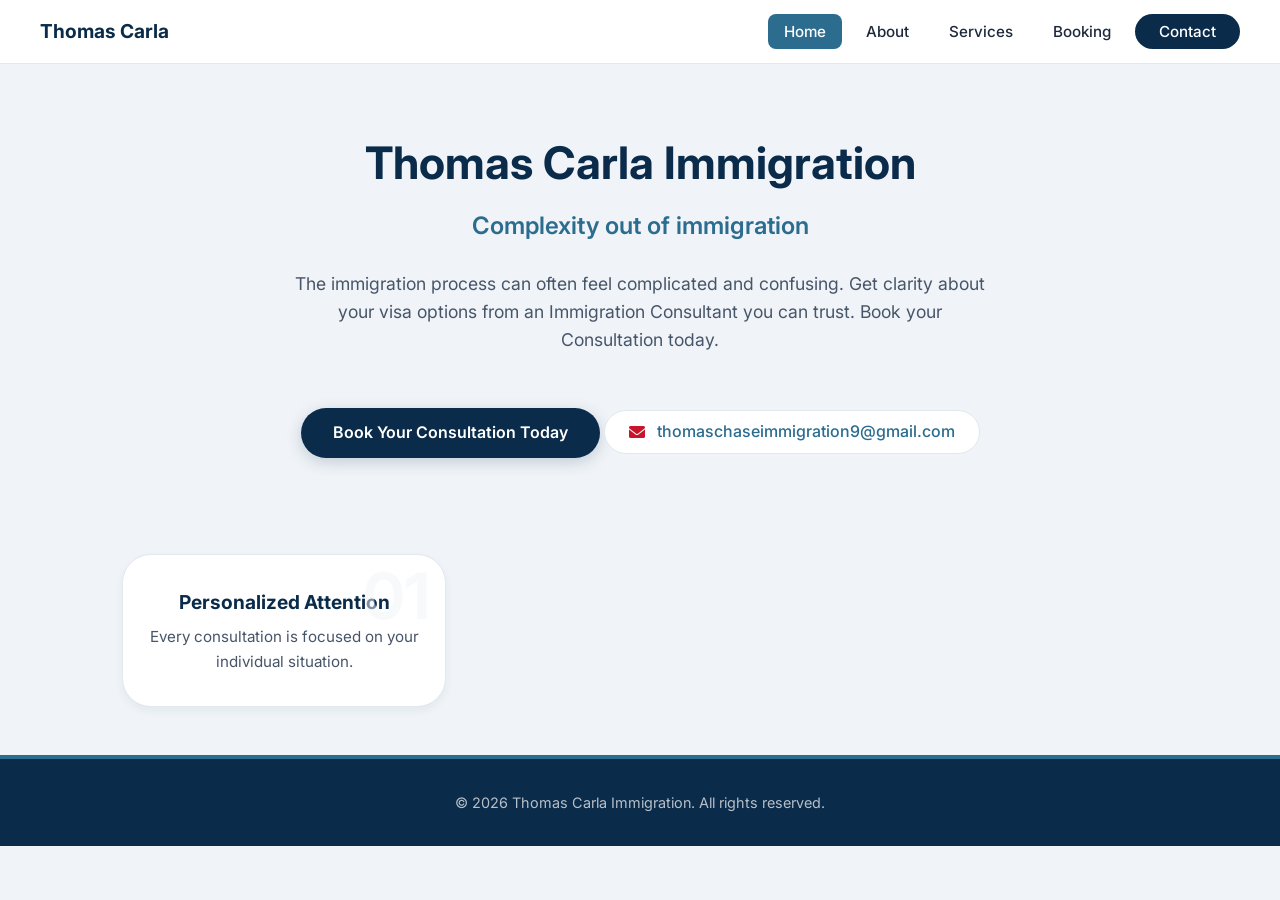
==== commit 570fb241: "Update index.html" ====
--- a/index.html
+++ b/index.html
@@ -8,7 +8,7 @@
     <link rel="preconnect" href="https://fonts.gstatic.com" crossorigin />
     <link href="https://fonts.googleapis.com/css2?family=Inter:opsz,wght@14..32,400;14..32,500;14..32,600;14..32,700&display=swap" rel="stylesheet" />
     <link rel="stylesheet" href="https://cdnjs.cloudflare.com/ajax/libs/font-awesome/6.0.0-beta3/css/all.min.css" />
-    <link rel="stylesheet" href="css/style.css" />
+    <link rel="stylesheet" href="style.css" />
 </head>
 <body>
 
@@ -23,8 +23,7 @@
                 <li><a href="index.html" class="active">Home</a></li>
                 <li><a href="about.html">About</a></li>
                 <li><a href="services.html">Services</a></li>
-                <li><a href="blog.html">Blog</a></li>
-                <li><a href="privacy.html">Privacy</a></li>
+                <li><a href="booking.html">Booking</a></li>
                 <li><a href="contact.html" class="nav-cta">Contact</a></li>
             </ul>
         </div>
@@ -36,7 +35,10 @@
             <h1>Thomas Carla Immigration</h1>
             <p class="subtitle">Complexity out of immigration</p>
             <p class="description">The immigration process can often feel complicated and confusing. Get clarity about your visa options from an Immigration Consultant you can trust. Book your Consultation today.</p>
-            <a href="mailto:thomaschaseimmigration9@gmail.com?subject=Consultation%20Booking%20Request&body=Hello%2C%20I%20would%20like%20to%20book%20an%20immigration%20consultation.%20Please%20let%20me%20know%20your%20available%20slots." class="btn btn-primary">Book Your Consultation Today</a>
+            
+            <!-- ✅ ONLY CHANGE: href="#" → href="booking.html" -->
+            <a href="booking.html" class="btn btn-primary">Book Your Consultation Today</a>
+            
             <div class="email-link">
                 <i class="fas fa-envelope"></i>
                 <a href="mailto:thomaschaseimmigration9@gmail.com">thomaschaseimmigration9@gmail.com</a>
@@ -49,43 +51,8 @@
         <div class="container">
             <div class="feature">
                 <span class="feature-number">01</span>
-                <i class="fas fa-user-check"></i>
                 <h3>Personalized Attention</h3>
                 <p>Every consultation is focused on your individual situation.</p>
-            </div>
-            <div class="feature">
-                <span class="feature-number">02</span>
-                <i class="fas fa-lightbulb"></i>
-                <h3>Clear Guidance</h3>
-                <p>Understand your available options and next steps.</p>
-            </div>
-            <div class="feature">
-                <span class="feature-number">03</span>
-                <i class="fas fa-calendar-alt"></i>
-                <h3>Easy Booking</h3>
-                <p>Select a suitable date and time for your consultation.</p>
-            </div>
-        </div>
-    </section>
-
-    <!-- ===== SERVICES ===== -->
-    <section class="services-section">
-        <div class="container">
-            <h2>Our Immigration Consultation Services</h2>
-            <p class="services-subtitle">Select the type of consultation that best matches your needs.</p>
-            
-            <div class="services-grid">
-                <div class="service-card">
-                    <h3>Immigration Consultation</h3>
-                    <p>Discuss your immigration questions and receive guidance based on the information you provide.</p>
-                    <a href="mailto:thomaschaseimmigration9@gmail.com?subject=Immigration%20Consultation%20Booking&body=Hello%2C%20I%20would%20like%20to%20book%20an%20immigration%20consultation." class="btn btn-book">Book Appointment →</a>
-                </div>
-                
-                <div class="service-card">
-                    <h3>Visa Consultation</h3>
-                    <p>Get an opportunity to discuss visa-related questions and understand possible next steps.</p>
-                    <a href="mailto:thomaschaseimmigration9@gmail.com?subject=Visa%20Consultation%20Booking&body=Hello%2C%20I%20would%20like%20to%20book%20a%20visa%20consultation." class="btn btn-book">Book Appointment →</a>
-                </div>
             </div>
         </div>
     </section>
@@ -97,6 +64,6 @@
         </div>
     </footer>
 
-    <script src="js/main.js"></script>
+    <script src="script.js"></script>
 </body>
 </html>
--- a/style.css
+++ b/style.css
@@ -0,0 +1,435 @@
+/* ================================================================
+   RESET & BASE
+   ================================================================ */
+* {
+    margin: 0;
+    padding: 0;
+    box-sizing: border-box;
+}
+
+body {
+    font-family: 'Inter', 'Segoe UI', sans-serif;
+    background-color: #f0f4f8;
+    color: #1e293b;
+    line-height: 1.6;
+    min-height: 100vh;
+}
+
+.container {
+    max-width: 1100px;
+    margin: 0 auto;
+    padding: 0 2rem;
+}
+
+/* ================================================================
+   NAVIGATION
+   ================================================================ */
+.navbar {
+    background: #ffffff;
+    padding: 1rem 2rem;
+    border-bottom: 1px solid #e2e8f0;
+    position: sticky;
+    top: 0;
+    z-index: 1000;
+}
+
+.nav-container {
+    max-width: 1200px;
+    margin: 0 auto;
+    display: flex;
+    justify-content: space-between;
+    align-items: center;
+}
+
+.logo {
+    font-size: 1.2rem;
+    font-weight: 700;
+    color: #0b2b4a;
+    text-decoration: none;
+}
+
+.nav-toggle {
+    display: none;
+    background: none;
+    border: none;
+    font-size: 1.5rem;
+    color: #0b2b4a;
+    cursor: pointer;
+}
+
+.nav-menu {
+    display: flex;
+    list-style: none;
+    gap: 0.5rem;
+    align-items: center;
+}
+
+.nav-menu li a {
+    text-decoration: none;
+    color: #1e293b;
+    padding: 0.5rem 1rem;
+    border-radius: 0.5rem;
+    font-weight: 500;
+    font-size: 0.95rem;
+    transition: all 0.2s ease;
+}
+
+.nav-menu li a:hover {
+    color: #2b6c8f;
+    background: #f0f4f8;
+}
+
+.nav-menu li a.active {
+    color: #ffffff;
+    background: #2b6c8f;
+}
+
+.nav-cta {
+    background: #0b2b4a !important;
+    color: #ffffff !important;
+    padding: 0.5rem 1.5rem !important;
+    border-radius: 50px !important;
+}
+
+.nav-cta:hover {
+    background: #2b6c8f !important;
+}
+
+/* ================================================================
+   HERO
+   ================================================================ */
+.hero {
+    padding: 4rem 0 3rem;
+    text-align: center;
+}
+
+.hero h1 {
+    font-size: 2.8rem;
+    color: #0b2b4a;
+    margin-bottom: 0.5rem;
+}
+
+.hero .subtitle {
+    font-size: 1.5rem;
+    color: #2b6c8f;
+    font-weight: 600;
+    margin-bottom: 1.5rem;
+}
+
+.hero .description {
+    font-size: 1.1rem;
+    color: #475569;
+    max-width: 700px;
+    margin: 0 auto 2rem;
+}
+
+/* ===== BUTTONS ===== */
+.btn {
+    display: inline-block;
+    padding: 0.75rem 2rem;
+    border-radius: 50px;
+    text-decoration: none;
+    font-weight: 600;
+    transition: all 0.3s ease;
+    font-size: 1rem;
+    border: none;
+    cursor: pointer;
+}
+
+.btn-primary {
+    background: #0b2b4a;
+    color: #ffffff;
+    box-shadow: 0 4px 16px rgba(11, 43, 74, 0.2);
+}
+
+.btn-primary:hover {
+    background: #2b6c8f;
+    transform: translateY(-2px);
+    box-shadow: 0 8px 32px rgba(43, 108, 143, 0.3);
+}
+
+.btn-book {
+    background: #2b6c8f;
+    color: #ffffff;
+    padding: 0.5rem 1.5rem;
+    font-size: 0.95rem;
+    display: inline-flex;
+    align-items: center;
+    gap: 0.5rem;
+}
+
+.btn-book:hover {
+    background: #0b2b4a;
+    transform: translateY(-2px);
+}
+
+/* ===== EMAIL LINK ===== */
+.email-link {
+    margin-top: 1.5rem;
+    display: inline-flex;
+    align-items: center;
+    gap: 0.75rem;
+    color: #475569;
+    background: #ffffff;
+    padding: 0.5rem 1.5rem;
+    border-radius: 50px;
+    border: 1px solid #e2e8f0;
+}
+
+.email-link i {
+    color: #c7162b;
+}
+
+.email-link a {
+    color: #2b6c8f;
+    text-decoration: none;
+    font-weight: 500;
+}
+
+.email-link a:hover {
+    color: #0b2b4a;
+    text-decoration: underline;
+}
+
+/* ================================================================
+   FEATURES
+   ================================================================ */
+.features {
+    padding: 3rem 0;
+}
+
+.features .container {
+    display: grid;
+    grid-template-columns: repeat(3, 1fr);
+    gap: 2rem;
+}
+
+.feature {
+    background: #ffffff;
+    padding: 2rem 1.5rem;
+    border-radius: 1.8rem;
+    text-align: center;
+    border: 1px solid #e2e8f0;
+    box-shadow: 0 4px 8px rgba(11, 43, 74, 0.06);
+    position: relative;
+    overflow: hidden;
+    transition: all 0.3s ease;
+}
+
+.feature:hover {
+    transform: translateY(-4px);
+    box-shadow: 0 12px 24px rgba(11, 43, 74, 0.10);
+    border-color: #2b6c8f;
+}
+
+.feature-number {
+    font-size: 4rem;
+    font-weight: 700;
+    color: #f0f4f8;
+    position: absolute;
+    top: -10px;
+    right: 15px;
+    opacity: 0.5;
+}
+
+.feature i {
+    font-size: 2.5rem;
+    color: #2b6c8f;
+    margin-bottom: 1rem;
+}
+
+.feature h3 {
+    font-size: 1.2rem;
+    color: #0b2b4a;
+    margin-bottom: 0.5rem;
+}
+
+.feature p {
+    color: #475569;
+    font-size: 0.95rem;
+}
+
+/* ================================================================
+   SERVICES SECTION
+   ================================================================ */
+.services-section {
+    padding: 3rem 0 4rem;
+}
+
+.services-section h2 {
+    text-align: center;
+    font-size: 2rem;
+    color: #0b2b4a;
+    margin-bottom: 0.5rem;
+}
+
+.services-section h2::after {
+    content: '';
+    display: block;
+    width: 60px;
+    height: 4px;
+    background: #2b6c8f;
+    margin: 0.5rem auto 0;
+    border-radius: 50px;
+}
+
+.services-subtitle {
+    text-align: center;
+    color: #475569;
+    margin-bottom: 2.5rem;
+    font-size: 1.05rem;
+}
+
+.services-grid {
+    display: grid;
+    grid-template-columns: repeat(2, 1fr);
+    gap: 2rem;
+}
+
+.service-card {
+    background: #ffffff;
+    padding: 2rem 2rem 2.5rem;
+    border-radius: 1.8rem;
+    border: 1px solid #e2e8f0;
+    box-shadow: 0 4px 8px rgba(11, 43, 74, 0.06);
+    text-align: center;
+    transition: all 0.3s ease;
+}
+
+.service-card:hover {
+    transform: translateY(-4px);
+    box-shadow: 0 12px 24px rgba(11, 43, 74, 0.10);
+    border-color: #2b6c8f;
+}
+
+.service-card h3 {
+    font-size: 1.3rem;
+    color: #0b2b4a;
+    margin-bottom: 0.75rem;
+}
+
+.service-card p {
+    color: #475569;
+    margin-bottom: 1.5rem;
+    font-size: 0.98rem;
+}
+
+/* ================================================================
+   FOOTER
+   ================================================================ */
+.footer {
+    background: #0b2b4a;
+    color: #ffffff;
+    padding: 2rem 0;
+    text-align: center;
+    border-top: 4px solid #2b6c8f;
+}
+
+.footer p {
+    opacity: 0.7;
+    font-size: 0.9rem;
+}
+
+/* ================================================================
+   RESPONSIVE
+   ================================================================ */
+@media (max-width: 992px) {
+    .features .container {
+        grid-template-columns: repeat(2, 1fr);
+    }
+}
+
+@media (max-width: 768px) {
+    .nav-toggle {
+        display: block;
+    }
+    
+    .nav-menu {
+        display: none;
+        position: absolute;
+        top: 68px;
+        left: 0;
+        right: 0;
+        background: #ffffff;
+        flex-direction: column;
+        padding: 1rem;
+        border-bottom: 1px solid #e2e8f0;
+        gap: 0;
+        box-shadow: 0 8px 16px rgba(0, 0, 0, 0.05);
+    }
+    
+    .nav-menu.open {
+        display: flex;
+    }
+    
+    .nav-menu li {
+        width: 100%;
+    }
+    
+    .nav-menu li a {
+        display: block;
+        padding: 0.75rem 1rem;
+    }
+    
+    .hero h1 {
+        font-size: 2rem;
+    }
+    
+    .hero .subtitle {
+        font-size: 1.2rem;
+    }
+    
+    .hero .description {
+        font-size: 1rem;
+    }
+    
+    .features .container {
+        grid-template-columns: 1fr;
+    }
+    
+    .services-grid {
+        grid-template-columns: 1fr;
+    }
+    
+    .btn {
+        padding: 0.6rem 1.5rem;
+        font-size: 0.95rem;
+    }
+}
+
+@media (max-width: 480px) {
+    .container {
+        padding: 0 1rem;
+    }
+    
+    .hero {
+        padding: 2.5rem 0 2rem;
+    }
+    
+    .hero h1 {
+        font-size: 1.6rem;
+    }
+    
+    .hero .subtitle {
+        font-size: 1rem;
+    }
+    
+    .email-link {
+        flex-wrap: wrap;
+        justify-content: center;
+        padding: 0.5rem 1rem;
+    }
+    
+    .btn-primary {
+        width: 100%;
+        text-align: center;
+    }
+    
+    .service-card {
+        padding: 1.5rem 1rem 2rem;
+    }
+    
+    .services-section h2 {
+        font-size: 1.5rem;
+    }
+}
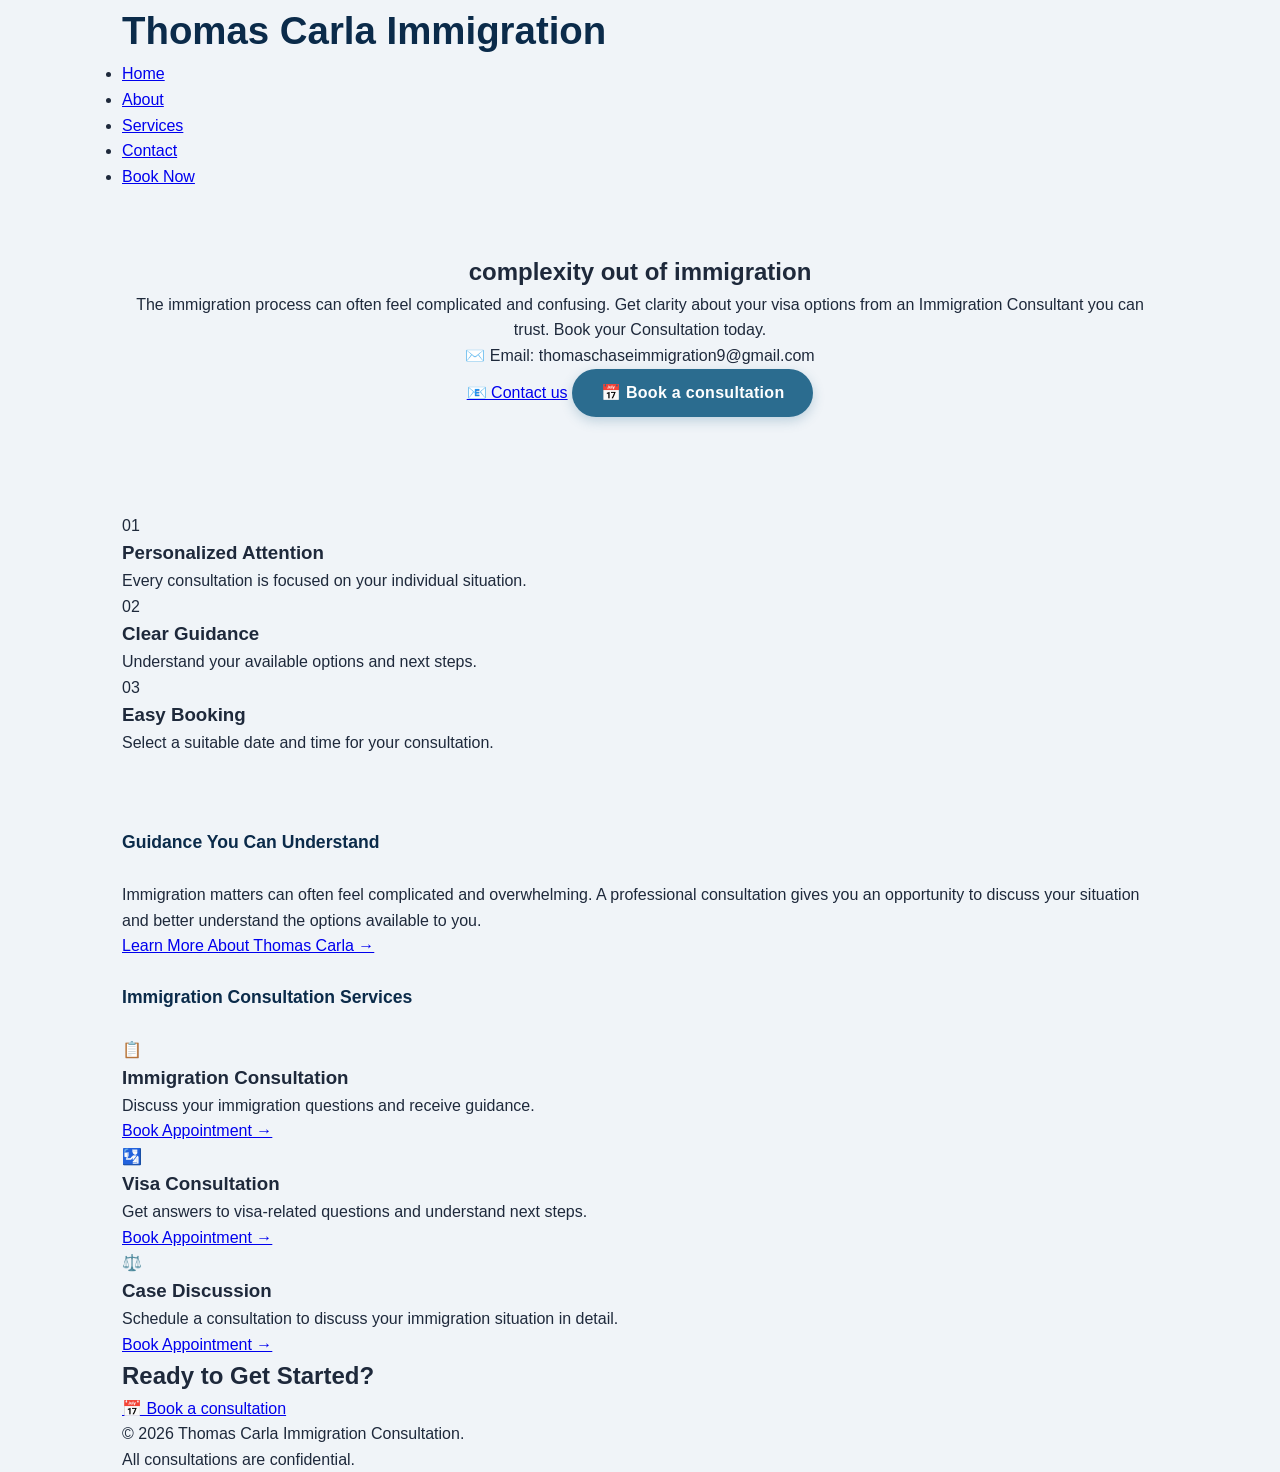
==== commit 752036d0: "Update index.html" ====
--- a/index.html
+++ b/index.html
@@ -3,66 +3,110 @@
 <head>
     <meta charset="UTF-8" />
     <meta name="viewport" content="width=device-width, initial-scale=1.0" />
-    <title>Thomas Carla Immigration</title>
-    <link rel="preconnect" href="https://fonts.googleapis.com" />
-    <link rel="preconnect" href="https://fonts.gstatic.com" crossorigin />
-    <link href="https://fonts.googleapis.com/css2?family=Inter:opsz,wght@14..32,400;14..32,500;14..32,600;14..32,700&display=swap" rel="stylesheet" />
-    <link rel="stylesheet" href="https://cdnjs.cloudflare.com/ajax/libs/font-awesome/6.0.0-beta3/css/all.min.css" />
+    <title>Thomas Carla Immigration - Home</title>
     <link rel="stylesheet" href="style.css" />
 </head>
 <body>
 
-    <!-- ===== NAVIGATION ===== -->
-    <nav class="navbar">
-        <div class="nav-container">
-            <a href="index.html" class="logo">Thomas Carla</a>
-            <button class="nav-toggle" aria-label="Toggle navigation">
-                <i class="fas fa-bars"></i>
-            </button>
-            <ul class="nav-menu">
-                <li><a href="index.html" class="active">Home</a></li>
-                <li><a href="about.html">About</a></li>
-                <li><a href="services.html">Services</a></li>
-                <li><a href="booking.html">Booking</a></li>
-                <li><a href="contact.html" class="nav-cta">Contact</a></li>
-            </ul>
-        </div>
-    </nav>
+    <div class="container">
 
-    <!-- ===== HERO ===== -->
-    <section class="hero">
-        <div class="container">
-            <h1>Thomas Carla Immigration</h1>
-            <p class="subtitle">Complexity out of immigration</p>
-            <p class="description">The immigration process can often feel complicated and confusing. Get clarity about your visa options from an Immigration Consultant you can trust. Book your Consultation today.</p>
+        <!-- ===== HEADER / NAV ===== -->
+        <header>
+            <div class="logo">
+                <h1>Thomas Carla Immigration</h1>
+            </div>
+            <nav>
+                <ul>
+                    <li><a href="index.html" class="active">Home</a></li>
+                    <li><a href="about.html">About</a></li>
+                    <li><a href="services.html">Services</a></li>
+                    <li><a href="contact.html">Contact</a></li>
+                    <li><a href="booking.html" class="btn-nav">Book Now</a></li>
+                </ul>
+            </nav>
+        </header>
+
+        <!-- ===== HERO SECTION ===== -->
+        <section class="hero">
+            <h2>complexity out of immigration</h2>
+            <p>The immigration process can often feel complicated and confusing. Get clarity about your visa options from an Immigration Consultant you can trust. Book your Consultation today.</p>
             
-            <!-- ✅ ONLY CHANGE: href="#" → href="booking.html" -->
-            <a href="booking.html" class="btn btn-primary">Book Your Consultation Today</a>
-            
-            <div class="email-link">
-                <i class="fas fa-envelope"></i>
-                <a href="mailto:thomaschaseimmigration9@gmail.com">thomaschaseimmigration9@gmail.com</a>
+            <div class="hero-contact">
+                <p>
+                    <span>✉️ Email: thomaschaseimmigration9@gmail.com</span>
+                </p>
             </div>
-        </div>
-    </section>
 
-    <!-- ===== FEATURES ===== -->
-    <section class="features">
-        <div class="container">
-            <div class="feature">
-                <span class="feature-number">01</span>
+            <div class="hero-buttons">
+                <a href="contact.html" class="btn-contact">📧 Contact us</a>
+                <a href="booking.html" class="btn-book">📅 Book a consultation</a>
+            </div>
+        </section>
+
+        <!-- ===== FEATURES ===== -->
+        <section class="features">
+            <div class="feature-card">
+                <span class="icon">01</span>
                 <h3>Personalized Attention</h3>
                 <p>Every consultation is focused on your individual situation.</p>
             </div>
-        </div>
-    </section>
+            <div class="feature-card">
+                <span class="icon">02</span>
+                <h3>Clear Guidance</h3>
+                <p>Understand your available options and next steps.</p>
+            </div>
+            <div class="feature-card">
+                <span class="icon">03</span>
+                <h3>Easy Booking</h3>
+                <p>Select a suitable date and time for your consultation.</p>
+            </div>
+        </section>
 
-    <!-- ===== FOOTER ===== -->
-    <footer class="footer">
-        <div class="container">
-            <p>&copy; 2026 Thomas Carla Immigration. All rights reserved.</p>
-        </div>
-    </footer>
+        <!-- ===== ABOUT PREVIEW ===== -->
+        <section class="about-preview">
+            <h2 class="section-title">Guidance You Can Understand</h2>
+            <p>Immigration matters can often feel complicated and overwhelming. A professional consultation gives you an opportunity to discuss your situation and better understand the options available to you.</p>
+            <a href="about.html" class="btn-secondary">Learn More About Thomas Carla →</a>
+        </section>
+
+        <!-- ===== SERVICES PREVIEW ===== -->
+        <section class="services-preview">
+            <h2 class="section-title">Immigration Consultation Services</h2>
+            <div class="service-grid">
+                <div class="service-card">
+                    <span class="icon">📋</span>
+                    <h3>Immigration Consultation</h3>
+                    <p>Discuss your immigration questions and receive guidance.</p>
+                    <a href="booking.html" class="btn-service">Book Appointment →</a>
+                </div>
+                <div class="service-card">
+                    <span class="icon">🛂</span>
+                    <h3>Visa Consultation</h3>
+                    <p>Get answers to visa-related questions and understand next steps.</p>
+                    <a href="booking.html" class="btn-service">Book Appointment →</a>
+                </div>
+                <div class="service-card">
+                    <span class="icon">⚖️</span>
+                    <h3>Case Discussion</h3>
+                    <p>Schedule a consultation to discuss your immigration situation in detail.</p>
+                    <a href="booking.html" class="btn-service">Book Appointment →</a>
+                </div>
+            </div>
+        </section>
+
+        <!-- ===== CTA SECTION ===== -->
+        <section class="cta">
+            <h2>Ready to Get Started?</h2>
+            <a href="booking.html" class="btn-cta">📅 Book a consultation</a>
+        </section>
+
+        <!-- ===== FOOTER ===== -->
+        <footer>
+            <p>© 2026 Thomas Carla Immigration Consultation.</p>
+            <p>All consultations are confidential.</p>
+        </footer>
+
+    </div>
 
     <script src="script.js"></script>
 </body>
--- a/style.css
+++ b/style.css
@@ -1,6 +1,3 @@
-/* ================================================================
-   RESET & BASE
-   ================================================================ */
 * {
     margin: 0;
     padding: 0;
@@ -123,7 +120,9 @@
     margin: 0 auto 2rem;
 }
 
-/* ===== BUTTONS ===== */
+/* ================================================================
+   BUTTONS
+   ================================================================ */
 .btn {
     display: inline-block;
     padding: 0.75rem 2rem;
@@ -148,22 +147,9 @@
     box-shadow: 0 8px 32px rgba(43, 108, 143, 0.3);
 }
 
-.btn-book {
-    background: #2b6c8f;
-    color: #ffffff;
-    padding: 0.5rem 1.5rem;
-    font-size: 0.95rem;
-    display: inline-flex;
-    align-items: center;
-    gap: 0.5rem;
-}
-
-.btn-book:hover {
-    background: #0b2b4a;
-    transform: translateY(-2px);
-}
-
-/* ===== EMAIL LINK ===== */
+/* ================================================================
+   EMAIL LINK
+   ================================================================ */
 .email-link {
     margin-top: 1.5rem;
     display: inline-flex;
@@ -198,12 +184,6 @@
     padding: 3rem 0;
 }
 
-.features .container {
-    display: grid;
-    grid-template-columns: repeat(3, 1fr);
-    gap: 2rem;
-}
-
 .feature {
     background: #ffffff;
     padding: 2rem 1.5rem;
@@ -211,15 +191,10 @@
     text-align: center;
     border: 1px solid #e2e8f0;
     box-shadow: 0 4px 8px rgba(11, 43, 74, 0.06);
+    max-width: 500px;
+    margin: 0 auto;
     position: relative;
     overflow: hidden;
-    transition: all 0.3s ease;
-}
-
-.feature:hover {
-    transform: translateY(-4px);
-    box-shadow: 0 12px 24px rgba(11, 43, 74, 0.10);
-    border-color: #2b6c8f;
 }
 
 .feature-number {
@@ -232,12 +207,6 @@
     opacity: 0.5;
 }
 
-.feature i {
-    font-size: 2.5rem;
-    color: #2b6c8f;
-    margin-bottom: 1rem;
-}
-
 .feature h3 {
     font-size: 1.2rem;
     color: #0b2b4a;
@@ -246,72 +215,6 @@
 
 .feature p {
     color: #475569;
-    font-size: 0.95rem;
-}
-
-/* ================================================================
-   SERVICES SECTION
-   ================================================================ */
-.services-section {
-    padding: 3rem 0 4rem;
-}
-
-.services-section h2 {
-    text-align: center;
-    font-size: 2rem;
-    color: #0b2b4a;
-    margin-bottom: 0.5rem;
-}
-
-.services-section h2::after {
-    content: '';
-    display: block;
-    width: 60px;
-    height: 4px;
-    background: #2b6c8f;
-    margin: 0.5rem auto 0;
-    border-radius: 50px;
-}
-
-.services-subtitle {
-    text-align: center;
-    color: #475569;
-    margin-bottom: 2.5rem;
-    font-size: 1.05rem;
-}
-
-.services-grid {
-    display: grid;
-    grid-template-columns: repeat(2, 1fr);
-    gap: 2rem;
-}
-
-.service-card {
-    background: #ffffff;
-    padding: 2rem 2rem 2.5rem;
-    border-radius: 1.8rem;
-    border: 1px solid #e2e8f0;
-    box-shadow: 0 4px 8px rgba(11, 43, 74, 0.06);
-    text-align: center;
-    transition: all 0.3s ease;
-}
-
-.service-card:hover {
-    transform: translateY(-4px);
-    box-shadow: 0 12px 24px rgba(11, 43, 74, 0.10);
-    border-color: #2b6c8f;
-}
-
-.service-card h3 {
-    font-size: 1.3rem;
-    color: #0b2b4a;
-    margin-bottom: 0.75rem;
-}
-
-.service-card p {
-    color: #475569;
-    margin-bottom: 1.5rem;
-    font-size: 0.98rem;
 }
 
 /* ================================================================
@@ -333,12 +236,6 @@
 /* ================================================================
    RESPONSIVE
    ================================================================ */
-@media (max-width: 992px) {
-    .features .container {
-        grid-template-columns: repeat(2, 1fr);
-    }
-}
-
 @media (max-width: 768px) {
     .nav-toggle {
         display: block;
@@ -382,19 +279,6 @@
     .hero .description {
         font-size: 1rem;
     }
-    
-    .features .container {
-        grid-template-columns: 1fr;
-    }
-    
-    .services-grid {
-        grid-template-columns: 1fr;
-    }
-    
-    .btn {
-        padding: 0.6rem 1.5rem;
-        font-size: 0.95rem;
-    }
 }
 
 @media (max-width: 480px) {
@@ -425,11 +309,939 @@
         text-align: center;
     }
     
-    .service-card {
-        padding: 1.5rem 1rem 2rem;
-    }
-    
-    .services-section h2 {
-        font-size: 1.5rem;
-    }
-}
+    .feature {
+        padding: 1.5rem 1rem;
+    }
+}
+/* ================================================================
+   BOOKING PAGE STYLES
+   ================================================================ */
+.booking-section {
+    padding: 3rem 0 4rem;
+}
+
+.booking-wrapper {
+    max-width: 800px;
+    margin: 0 auto;
+}
+
+/* ===== CONSULTANT INFO ===== */
+.consultant-info {
+    background: #ffffff;
+    padding: 2rem 2rem 1.5rem;
+    border-radius: 1.8rem;
+    border: 1px solid #e2e8f0;
+    box-shadow: 0 4px 8px rgba(11, 43, 74, 0.06);
+    margin-bottom: 2rem;
+}
+
+.consultant-info h2 {
+    font-size: 1.3rem;
+    color: #0b2b4a;
+    margin-bottom: 1rem;
+}
+
+.consultant-info ul {
+    list-style: none;
+    padding: 0;
+}
+
+.consultant-info ul li {
+    padding: 0.4rem 0;
+    display: flex;
+    align-items: center;
+    gap: 0.75rem;
+    color: #475569;
+}
+
+.consultant-info ul li i {
+    color: #25a86b;
+    font-size: 1.1rem;
+}
+
+.price-note {
+    font-size: 0.85rem;
+    color: #94a3b8;
+    margin-top: 0.75rem;
+    font-style: italic;
+}
+
+/* ===== BOOKING CARD ===== */
+.booking-card {
+    background: #ffffff;
+    padding: 2.5rem;
+    border-radius: 1.8rem;
+    border: 1px solid #e2e8f0;
+    box-shadow: 0 4px 8px rgba(11, 43, 74, 0.06);
+}
+
+.booking-card h2 {
+    font-size: 1.6rem;
+    color: #0b2b4a;
+    text-align: center;
+    margin-bottom: 2rem;
+}
+
+.booking-card h2::after {
+    content: '';
+    display: block;
+    width: 50px;
+    height: 3px;
+    background: #2b6c8f;
+    margin: 0.5rem auto 0;
+    border-radius: 50px;
+}
+
+.section-title {
+    font-size: 1.1rem;
+    color: #0b2b4a;
+    margin: 1.5rem 0 1rem;
+    padding-bottom: 0.5rem;
+    border-bottom: 2px solid #f0f4f8;
+}
+
+/* ===== FORM ELEMENTS ===== */
+.form-group {
+    margin-bottom: 1.2rem;
+}
+
+.form-group label {
+    display: block;
+    font-weight: 600;
+    color: #0b2b4a;
+    margin-bottom: 0.4rem;
+    font-size: 0.9rem;
+}
+
+.form-group .required {
+    color: #c7162b;
+}
+
+.form-group input,
+.form-group select,
+.form-group textarea {
+    width: 100%;
+    padding: 0.7rem 1rem;
+    border: 1px solid #e2e8f0;
+    border-radius: 0.8rem;
+    font-size: 1rem;
+    font-family: 'Inter', 'Segoe UI', sans-serif;
+    transition: border-color 0.3s ease;
+    background: #f8fafc;
+}
+
+.form-group input:focus,
+.form-group select:focus,
+.form-group textarea:focus {
+    outline: none;
+    border-color: #2b6c8f;
+    box-shadow: 0 0 0 3px rgba(43, 108, 143, 0.1);
+}
+
+.form-group input:read-only {
+    background: #f0f4f8;
+    color: #475569;
+    cursor: not-allowed;
+}
+
+.form-group textarea {
+    resize: vertical;
+}
+
+.form-row {
+    display: grid;
+    grid-template-columns: 1fr 1fr;
+    gap: 1rem;
+}
+
+.form-row .half {
+    margin-bottom: 0;
+}
+
+/* ===== AVAILABILITY NOTE ===== */
+.availability-note {
+    font-size: 0.9rem;
+    color: #475569;
+    background: #f0f4f8;
+    padding: 0.6rem 1rem;
+    border-radius: 0.8rem;
+    margin: 0.5rem 0 1.5rem;
+}
+
+.availability-note i {
+    color: #2b6c8f;
+    margin-right: 0.5rem;
+}
+
+/* ===== SUBMIT BUTTON ===== */
+.btn-submit {
+    width: 100%;
+    display: flex;
+    align-items: center;
+    justify-content: center;
+    gap: 0.75rem;
+    padding: 0.9rem;
+    font-size: 1.1rem;
+    margin-top: 0.5rem;
+}
+
+/* ===== CONFIRMATION NOTE ===== */
+.confirmation-note {
+    text-align: center;
+    font-size: 0.9rem;
+    color: #475569;
+    margin-top: 1rem;
+}
+
+.confirmation-note i {
+    color: #25a86b;
+    margin-right: 0.5rem;
+}
+
+/* ===== FORM MESSAGE ===== */
+.form-message {
+    margin-top: 1.5rem;
+    padding: 1rem;
+    border-radius: 0.8rem;
+    font-weight: 500;
+    text-align: center;
+}
+
+.form-message.success {
+    background: #d4edda;
+    color: #155724;
+    border: 1px solid #c3e6cb;
+}
+
+.form-message.error {
+    background: #f8d7da;
+    color: #721c24;
+    border: 1px solid #f5c6cb;
+}
+
+/* ================================================================
+   RESPONSIVE - BOOKING
+   ================================================================ */
+@media (max-width: 768px) {
+    .booking-card {
+        padding: 1.5rem;
+    }
+    
+    .form-row {
+        grid-template-columns: 1fr;
+    }
+    
+    .booking-section h2 {
+        font-size: 1.3rem;
+    }
+    
+    .consultant-info {
+        padding: 1.5rem;
+    }
+}
+
+@media (max-width: 480px) {
+    .booking-card {
+        padding: 1rem;
+    }
+    
+    .booking-card h2 {
+        font-size: 1.2rem;
+    }
+    
+    .btn-submit {
+        font-size: 1rem;
+        padding: 0.8rem;
+    }
+}
+/* ================================================================
+   BOOKING PAGE STYLES
+   ================================================================ */
+.booking-section {
+    padding: 3rem 0 4rem;
+}
+
+.booking-wrapper {
+    max-width: 750px;
+    margin: 0 auto;
+}
+
+.booking-section h1 {
+    text-align: center;
+    font-size: 2.2rem;
+    color: #0b2b4a;
+    margin-bottom: 0.5rem;
+}
+
+.booking-section h1::after {
+    content: '';
+    display: block;
+    width: 60px;
+    height: 4px;
+    background: #2b6c8f;
+    margin: 0.5rem auto 0;
+    border-radius: 50px;
+}
+
+.booking-subtitle {
+    text-align: center;
+    color: #475569;
+    margin-bottom: 2rem;
+    font-size: 1.05rem;
+}
+
+/* ===== CONSULTATION INFO BOX ===== */
+.consultation-info-box {
+    background: #ffffff;
+    padding: 2rem;
+    border-radius: 1.8rem;
+    border: 1px solid #e2e8f0;
+    box-shadow: 0 4px 8px rgba(11, 43, 74, 0.06);
+    margin-bottom: 2rem;
+}
+
+.consultation-info-box h2 {
+    font-size: 1.3rem;
+    color: #0b2b4a;
+    margin-bottom: 0.75rem;
+}
+
+.consultation-info-box p {
+    color: #475569;
+    margin-bottom: 1rem;
+    line-height: 1.7;
+}
+
+.consultation-info-box ul {
+    list-style: none;
+    padding: 0;
+    margin: 1rem 0;
+}
+
+.consultation-info-box ul li {
+    padding: 0.5rem 0;
+    display: flex;
+    align-items: center;
+    gap: 0.75rem;
+    color: #1e293b;
+    border-bottom: 1px solid #f0f4f8;
+}
+
+.consultation-info-box ul li:last-child {
+    border-bottom: none;
+}
+
+.consultation-info-box ul li i {
+    color: #25a86b;
+    font-size: 1.1rem;
+    flex-shrink: 0;
+}
+
+.price-note {
+    font-size: 0.85rem;
+    color: #94a3b8;
+    margin-top: 0.5rem;
+    font-style: italic;
+}
+
+/* ===== BOOKING CARD ===== */
+.booking-card {
+    background: #ffffff;
+    padding: 2.5rem;
+    border-radius: 1.8rem;
+    border: 1px solid #e2e8f0;
+    box-shadow: 0 4px 8px rgba(11, 43, 74, 0.06);
+}
+
+/* ===== FORM ELEMENTS ===== */
+.form-group {
+    margin-bottom: 1.2rem;
+}
+
+.form-group label {
+    display: block;
+    font-weight: 600;
+    color: #0b2b4a;
+    margin-bottom: 0.4rem;
+    font-size: 0.9rem;
+}
+
+.form-group .required {
+    color: #c7162b;
+}
+
+.form-group input,
+.form-group select,
+.form-group textarea {
+    width: 100%;
+    padding: 0.7rem 1rem;
+    border: 1px solid #e2e8f0;
+    border-radius: 0.8rem;
+    font-size: 1rem;
+    font-family: 'Inter', 'Segoe UI', sans-serif;
+    transition: border-color 0.3s ease;
+    background: #f8fafc;
+}
+
+.form-group input:focus,
+.form-group select:focus,
+.form-group textarea:focus {
+    outline: none;
+    border-color: #2b6c8f;
+    box-shadow: 0 0 0 3px rgba(43, 108, 143, 0.1);
+}
+
+.form-group textarea {
+    resize: vertical;
+}
+
+/* ===== AVAILABILITY NOTE ===== */
+.availability-note {
+    font-size: 0.9rem;
+    color: #475569;
+    background: #f0f4f8;
+    padding: 0.6rem 1rem;
+    border-radius: 0.8rem;
+    margin: 0 0 1.5rem;
+}
+
+.availability-note i {
+    color: #2b6c8f;
+    margin-right: 0.5rem;
+}
+
+/* ===== SUBMIT BUTTON ===== */
+.btn-submit {
+    width: 100%;
+    display: flex;
+    align-items: center;
+    justify-content: center;
+    gap: 0.75rem;
+    padding: 0.9rem;
+    font-size: 1.1rem;
+    margin-top: 0.5rem;
+}
+
+/* ===== CONFIRMATION NOTE ===== */
+.confirmation-note {
+    text-align: center;
+    font-size: 0.9rem;
+    color: #475569;
+    margin-top: 1rem;
+}
+
+.confirmation-note i {
+    color: #25a86b;
+    margin-right: 0.5rem;
+}
+
+/* ===== FORM MESSAGE ===== */
+.form-message {
+    margin-top: 1.5rem;
+    padding: 1rem;
+    border-radius: 0.8rem;
+    font-weight: 500;
+    text-align: center;
+}
+
+.form-message.success {
+    background: #d4edda;
+    color: #155724;
+    border: 1px solid #c3e6cb;
+}
+
+.form-message.error {
+    background: #f8d7da;
+    color: #721c24;
+    border: 1px solid #f5c6cb;
+}
+
+/* ================================================================
+   RESPONSIVE - BOOKING
+   ================================================================ */
+@media (max-width: 768px) {
+    .booking-card {
+        padding: 1.5rem;
+    }
+    
+    .consultation-info-box {
+        padding: 1.5rem;
+    }
+    
+    .booking-section h1 {
+        font-size: 1.8rem;
+    }
+}
+
+@media (max-width: 480px) {
+    .booking-card {
+        padding: 1rem;
+    }
+    
+    .consultation-info-box {
+        padding: 1rem;
+    }
+    
+    .booking-section h1 {
+        font-size: 1.4rem;
+    }
+    
+    .btn-submit {
+        font-size: 1rem;
+        padding: 0.8rem;
+    }
+}
+/* ================================================================
+   BOOK BUTTON - MEDIUM SIZE, VISIBLE
+   ================================================================ */
+.btn-book {
+    background: #2b6c8f;
+    color: #ffffff;
+    padding: 0.7rem 1.8rem;
+    font-size: 1rem;
+    font-weight: 600;
+    display: inline-flex;
+    align-items: center;
+    gap: 0.6rem;
+    border-radius: 50px;
+    text-decoration: none;
+    transition: all 0.3s ease;
+    border: none;
+    cursor: pointer;
+    letter-spacing: 0.3px;
+    box-shadow: 0 4px 12px rgba(43, 108, 143, 0.25);
+}
+
+.btn-book:hover {
+    background: #0b2b4a;
+    transform: translateY(-3px);
+    box-shadow: 0 8px 24px rgba(11, 43, 74, 0.3);
+}
+/* ================================================================
+   CONSULTATION INFO BOX
+   ================================================================ */
+.consultation-info-box {
+    background: #ffffff;
+    padding: 2rem;
+    border-radius: 1.8rem;
+    border: 1px solid #e2e8f0;
+    box-shadow: 0 4px 8px rgba(11, 43, 74, 0.06);
+    margin-bottom: 2rem;
+}
+
+.consultation-info-box h2 {
+    font-size: 1.3rem;
+    color: #0b2b4a;
+    margin-bottom: 0.75rem;
+}
+
+.consultation-info-box p {
+    color: #475569;
+    margin-bottom: 1rem;
+    line-height: 1.7;
+}
+
+.consultation-info-box ul {
+    list-style: none;
+    padding: 0;
+    margin: 1rem 0;
+}
+
+.consultation-info-box ul li {
+    padding: 0.5rem 0;
+    display: flex;
+    align-items: center;
+    gap: 0.75rem;
+    color: #1e293b;
+    border-bottom: 1px solid #f0f4f8;
+}
+
+.consultation-info-box ul li:last-child {
+    border-bottom: none;
+}
+
+.consultation-info-box ul li i {
+    color: #25a86b;
+    font-size: 1.1rem;
+    flex-shrink: 0;
+}
+
+.price-note {
+    font-size: 0.85rem;
+    color: #94a3b8;
+    margin-top: 0.5rem;
+    font-style: italic;
+}
+/* ================================================================
+   ABOUT PAGE
+   ================================================================ */
+.about-page {
+    padding: 3rem 0 4rem;
+}
+
+.about-wrapper {
+    max-width: 800px;
+    margin: 0 auto;
+    background: #ffffff;
+    padding: 2.5rem 3rem;
+    border-radius: 1.8rem;
+    border: 1px solid #e2e8f0;
+    box-shadow: 0 4px 8px rgba(11, 43, 74, 0.06);
+}
+
+.about-wrapper h1 {
+    font-size: 2.2rem;
+    color: #0b2b4a;
+    text-align: center;
+    margin-bottom: 1.5rem;
+    font-weight: 700;
+}
+
+.about-wrapper h1::after {
+    content: '';
+    display: block;
+    width: 60px;
+    height: 4px;
+    background: #2b6c8f;
+    margin: 0.5rem auto 0;
+    border-radius: 50px;
+}
+
+.about-content p {
+    font-size: 1.05rem;
+    color: #1e293b;
+    line-height: 1.8;
+    margin-bottom: 1.2rem;
+    font-weight: 400;
+}
+
+.about-content p:last-of-type {
+    margin-bottom: 0;
+}
+
+/* ===== ABOUT FEATURES ===== */
+.about-features {
+    margin: 2rem 0;
+    display: grid;
+    grid-template-columns: 1fr 1fr;
+    gap: 0.8rem 2rem;
+}
+
+.feature-item {
+    display: flex;
+    align-items: center;
+    gap: 0.75rem;
+    font-size: 1rem;
+    color: #1e293b;
+    padding: 0.4rem 0;
+    font-weight: 500;
+}
+
+.feature-item i {
+    color: #25a86b;
+    font-size: 1.2rem;
+    flex-shrink: 0;
+}
+
+/* ===== ABOUT CTA ===== */
+.about-cta {
+    text-align: center;
+    margin-top: 2rem;
+}
+
+.about-cta .btn-primary {
+    font-size: 1.1rem;
+    padding: 0.8rem 2.5rem;
+}
+
+/* ================================================================
+   RESPONSIVE - ABOUT
+   ================================================================ */
+@media (max-width: 768px) {
+    .about-wrapper {
+        padding: 1.8rem 1.5rem;
+    }
+    
+    .about-wrapper h1 {
+        font-size: 1.8rem;
+    }
+    
+    .about-content p {
+        font-size: 1rem;
+    }
+    
+    .about-features {
+        grid-template-columns: 1fr;
+        gap: 0.3rem;
+    }
+}
+
+@media (max-width: 480px) {
+    .about-wrapper {
+        padding: 1.2rem 1rem;
+    }
+    
+    .about-wrapper h1 {
+        font-size: 1.4rem;
+    }
+    
+    .feature-item {
+        font-size: 0.95rem;
+    }
+}
+/* ================================================================
+   CONTACT PAGE
+   ================================================================ */
+.contact-page {
+    padding: 3rem 0 4rem;
+}
+
+.contact-wrapper {
+    max-width: 800px;
+    margin: 0 auto;
+    background: #ffffff;
+    padding: 2.5rem 3rem;
+    border-radius: 1.8rem;
+    border: 1px solid #e2e8f0;
+    box-shadow: 0 4px 8px rgba(11, 43, 74, 0.06);
+}
+
+.contact-wrapper h1 {
+    font-size: 2.2rem;
+    color: #0b2b4a;
+    text-align: center;
+    margin-bottom: 0.5rem;
+    font-weight: 700;
+}
+
+.contact-wrapper h1::after {
+    content: '';
+    display: block;
+    width: 60px;
+    height: 4px;
+    background: #2b6c8f;
+    margin: 0.5rem auto 0;
+    border-radius: 50px;
+}
+
+.contact-subtitle {
+    text-align: center;
+    color: #475569;
+    font-size: 1.05rem;
+    margin-bottom: 2rem;
+}
+
+/* ===== CONTACT INFO GRID ===== */
+.contact-info-grid {
+    display: grid;
+    grid-template-columns: 1fr 1fr;
+    gap: 1.5rem;
+    margin-bottom: 2.5rem;
+}
+
+.contact-info-item {
+    background: #f8fafc;
+    padding: 1.5rem;
+    border-radius: 1.2rem;
+    text-align: center;
+    border: 1px solid #e2e8f0;
+    transition: all 0.3s ease;
+}
+
+.contact-info-item:hover {
+    border-color: #2b6c8f;
+    transform: translateY(-2px);
+}
+
+.contact-icon {
+    font-size: 2rem;
+    margin-bottom: 0.5rem;
+}
+
+.contact-info-item h3 {
+    font-size: 1rem;
+    color: #0b2b4a;
+    margin-bottom: 0.25rem;
+    font-weight: 600;
+}
+
+.contact-info-item p {
+    color: #475569;
+    font-size: 0.95rem;
+}
+
+.contact-info-item a {
+    color: #2b6c8f;
+    text-decoration: none;
+    font-weight: 500;
+    font-size: 0.95rem;
+}
+
+.contact-info-item a:hover {
+    color: #0b2b4a;
+    text-decoration: underline;
+}
+
+/* ===== CONTACT FORM ===== */
+.contact-form-wrapper {
+    margin-top: 0.5rem;
+}
+
+.contact-form-wrapper h2 {
+    font-size: 1.3rem;
+    color: #0b2b4a;
+    text-align: center;
+    margin-bottom: 1.5rem;
+}
+
+.contact-form-wrapper h2::after {
+    content: '';
+    display: block;
+    width: 40px;
+    height: 3px;
+    background: #2b6c8f;
+    margin: 0.3rem auto 0;
+    border-radius: 50px;
+}
+
+/* ================================================================
+   RESPONSIVE - CONTACT
+   ================================================================ */
+@media (max-width: 768px) {
+    .contact-wrapper {
+        padding: 1.8rem 1.5rem;
+    }
+    
+    .contact-wrapper h1 {
+        font-size: 1.8rem;
+    }
+    
+    .contact-info-grid {
+        grid-template-columns: 1fr;
+    }
+}
+
+@media (max-width: 480px) {
+    .contact-wrapper {
+        padding: 1.2rem 1rem;
+    }
+    
+    .contact-wrapper h1 {
+        font-size: 1.4rem;
+    }
+    
+    .contact-info-item {
+        padding: 1rem;
+    }
+}
+/* ================================================================
+   SERVICE IMAGE - WITH FALLBACK
+   ================================================================ */
+.service-image {
+    width: 100%;
+    height: 200px;
+    position: relative;
+    overflow: hidden;
+    display: flex;
+    align-items: center;
+    justify-content: center;
+    background: linear-gradient(135deg, #2b6c8f, #0b2b4a);
+}
+
+.service-image img {
+    width: 100%;
+    height: 100%;
+    object-fit: cover;
+    position: relative;
+    z-index: 1;
+}
+
+.image-fallback {
+    position: absolute;
+    display: flex;
+    flex-direction: column;
+    align-items: center;
+    justify-content: center;
+    color: #ffffff;
+    z-index: 0;
+    opacity: 0.6;
+}
+
+.image-fallback i {
+    font-size: 3rem;
+    margin-bottom: 0.5rem;
+}
+
+.image-fallback span {
+    font-size: 0.9rem;
+    font-weight: 500;
+    letter-spacing: 1px;
+}
+
+/* If image loads, hide fallback */
+.service-image img:not([style*="display: none"]) + .image-fallback {
+    display: none;
+}
+/* ===== PAYMENT OPTIONS ===== */
+.payment-options {
+    display: grid;
+    grid-template-columns: repeat(3, 1fr);
+    gap: 12px;
+}
+
+.payment-option {
+    position: relative;
+}
+
+.payment-option input[type="radio"] {
+    display: none;
+}
+
+.payment-option label {
+    display: flex;
+    align-items: center;
+    justify-content: center;
+    gap: 8px;
+    padding: 14px 10px;
+    background: rgba(255, 255, 255, 0.05);
+    border: 2px solid rgba(255, 255, 255, 0.1);
+    border-radius: 12px;
+    cursor: pointer;
+    transition: all 0.3s ease;
+    font-size: 0.9rem;
+    color: #cbd5e1;
+}
+
+.payment-option label:hover {
+    background: rgba(255, 255, 255, 0.1);
+    border-color: rgba(250, 204, 21, 0.3);
+}
+
+.payment-option input[type="radio"]:checked + label {
+    background: rgba(250, 204, 21, 0.15);
+    border-color: #facc15;
+    color: #facc15;
+    box-shadow: 0 0 20px rgba(250, 204, 21, 0.1);
+}
+
+.payment-option .payment-icon {
+    font-size: 1.3rem;
+}
+
+.payment-option .payment-name {
+    font-weight: 500;
+}
+
+/* ===== RESPONSIVE ===== */
+@media (max-width: 600px) {
+    .payment-options {
+        grid-template-columns: repeat(2, 1fr);
+    }
+}
+
+@media (max-width: 400px) {
+    .payment-options {
+        grid-template-columns: 1fr 1fr;
+    }
+}
+
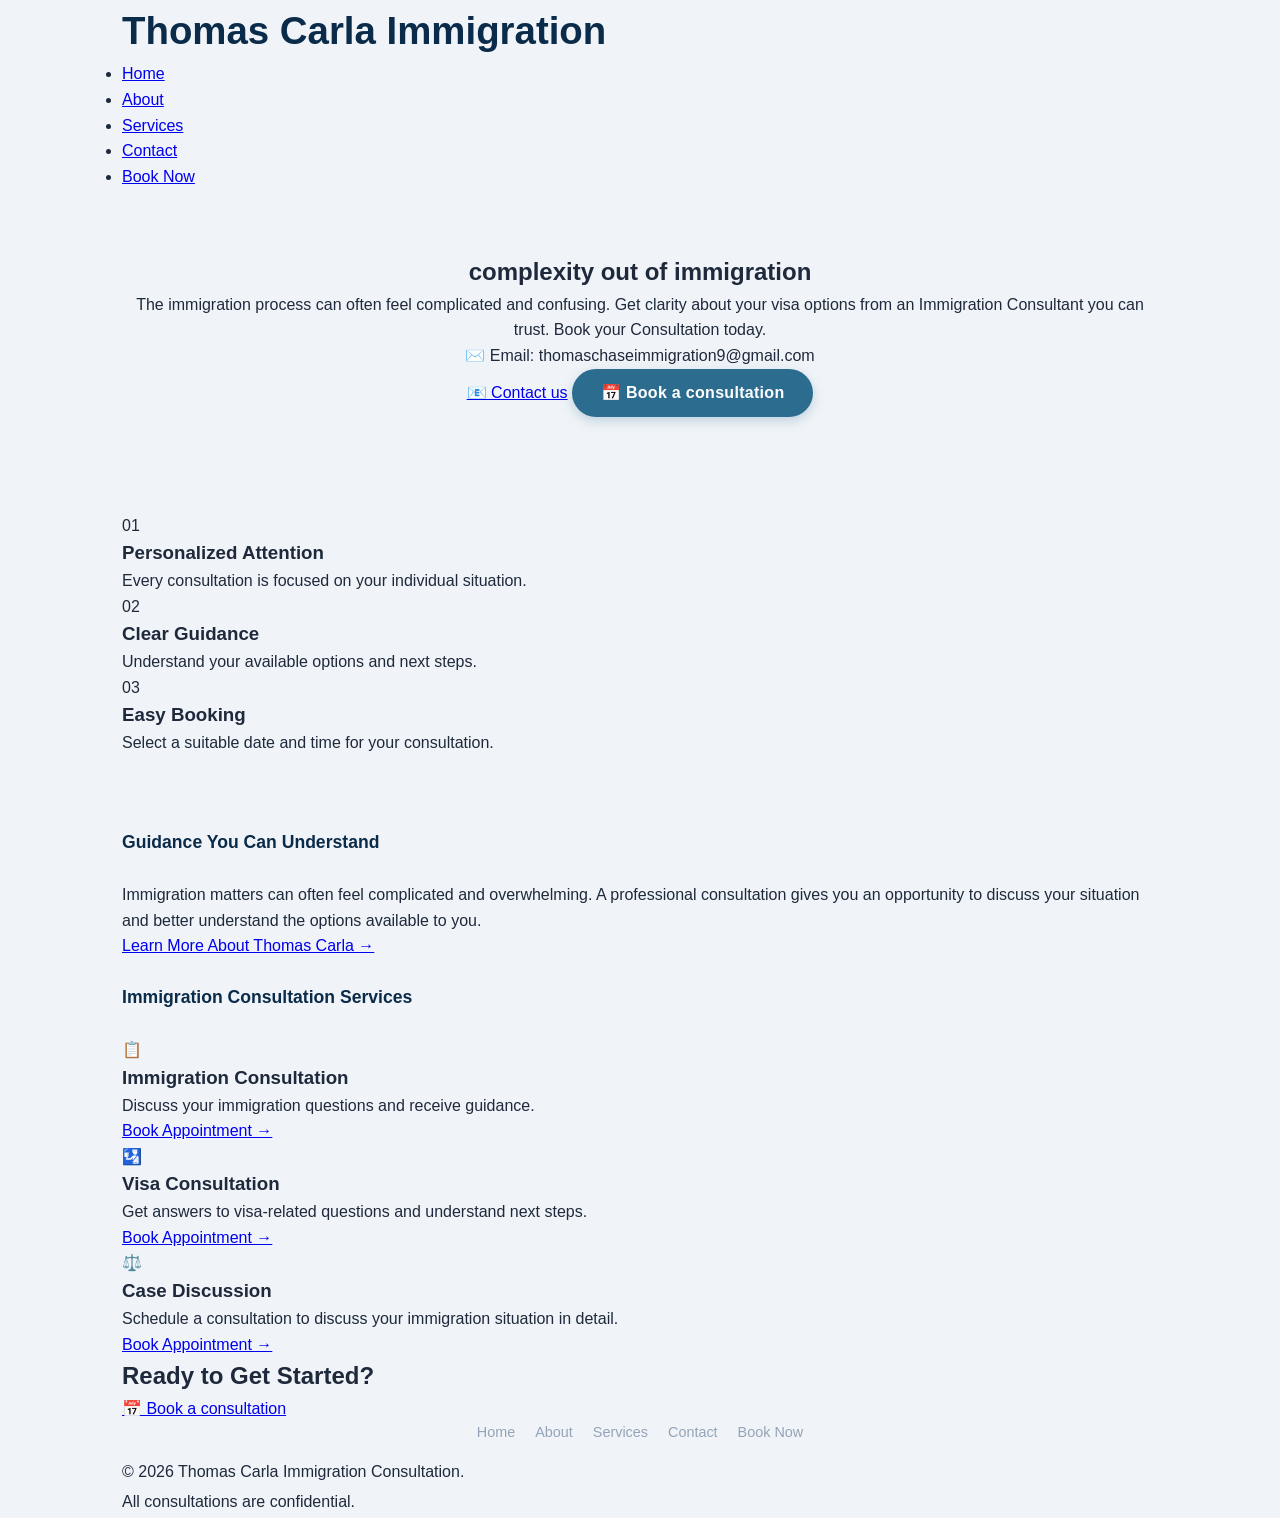
==== commit ec89dfef: "Update index.html" ====
--- a/index.html
+++ b/index.html
@@ -102,6 +102,13 @@
 
         <!-- ===== FOOTER ===== -->
         <footer>
+            <div class="footer-links">
+                <a href="index.html">Home</a>
+                <a href="about.html">About</a>
+                <a href="services.html">Services</a>
+                <a href="contact.html">Contact</a>
+                <a href="booking.html">Book Now</a>
+            </div>
             <p>© 2026 Thomas Carla Immigration Consultation.</p>
             <p>All consultations are confidential.</p>
         </footer>
--- a/style.css
+++ b/style.css
@@ -1244,4 +1244,27 @@
         grid-template-columns: 1fr 1fr;
     }
 }
-
+/* ===== FOOTER LINKS ===== */
+footer .footer-links {
+    display: flex;
+    justify-content: center;
+    gap: 20px;
+    flex-wrap: wrap;
+    margin-bottom: 15px;
+}
+
+footer .footer-links a {
+    color: #94a3b8;
+    text-decoration: none;
+    font-size: 0.9rem;
+    transition: color 0.3s ease;
+}
+
+footer .footer-links a:hover {
+    color: #facc15;
+}
+
+footer p {
+    margin: 4px 0;
+}
+
